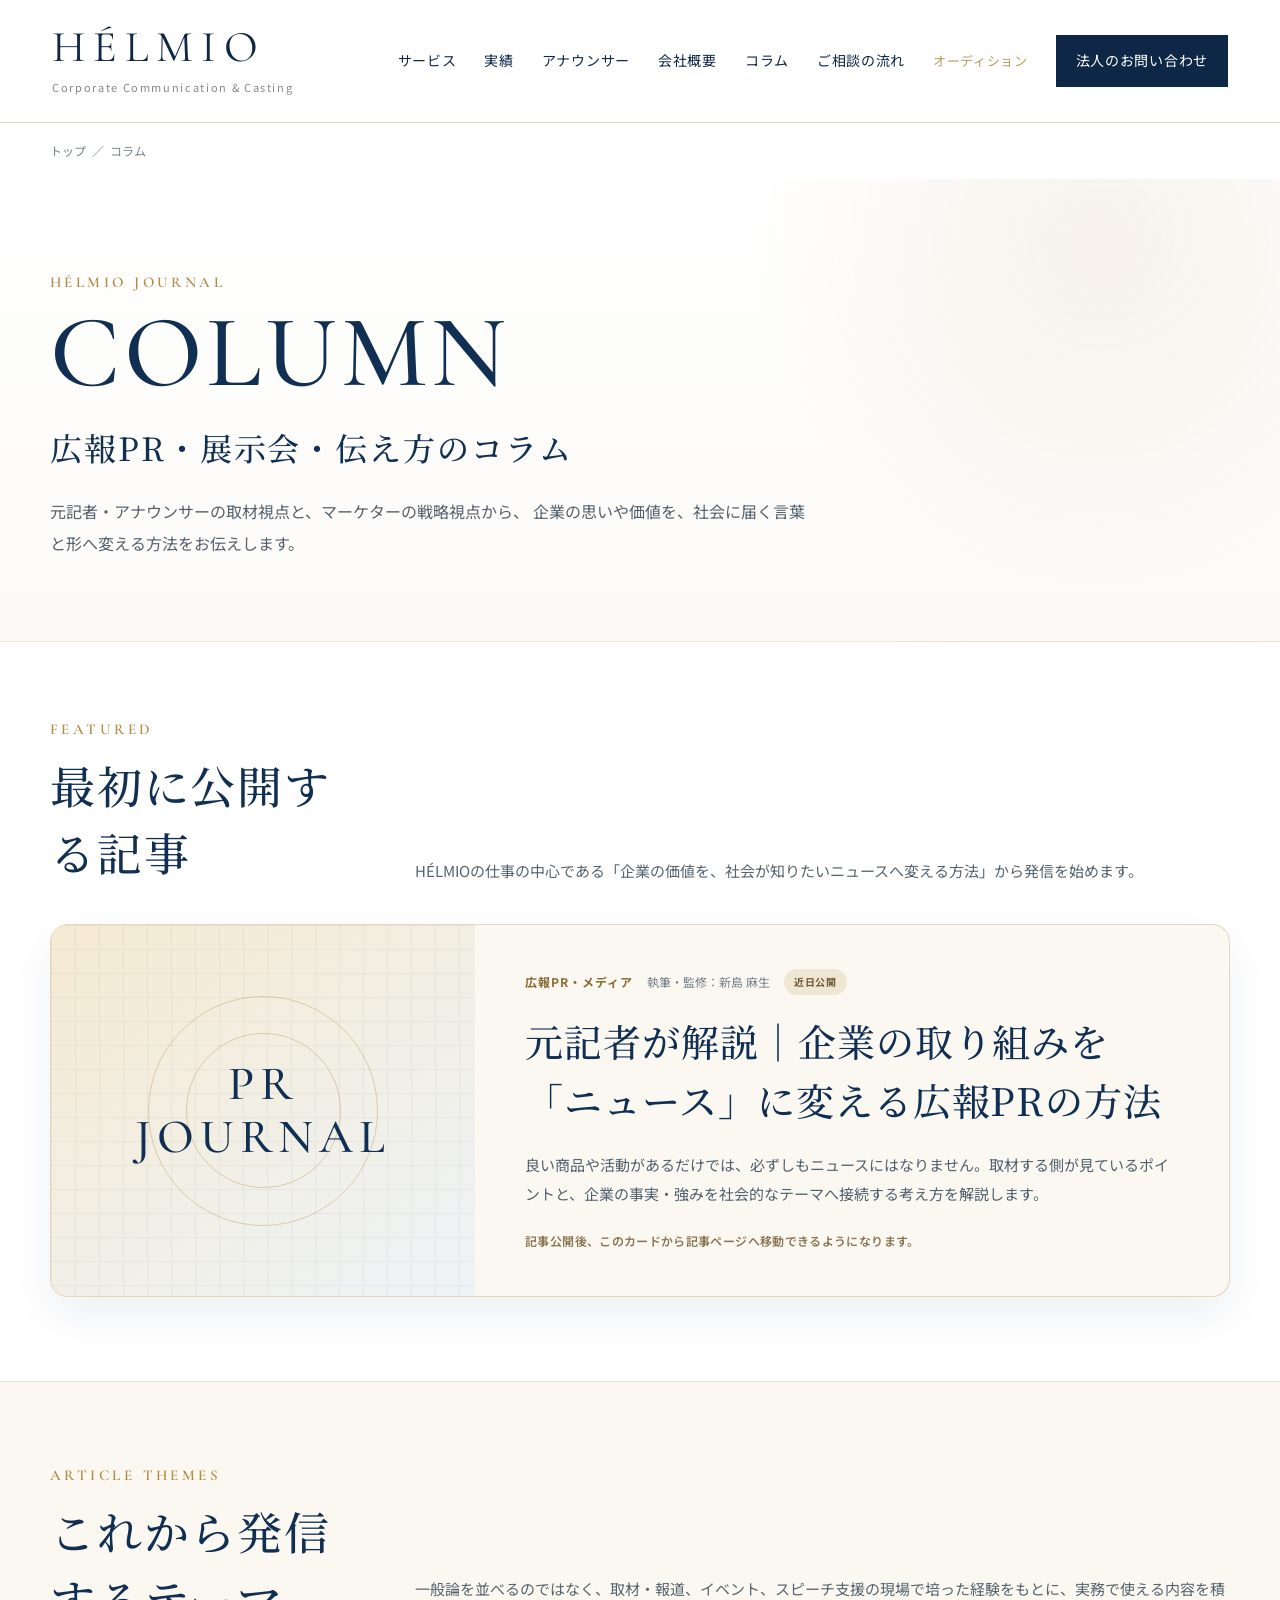
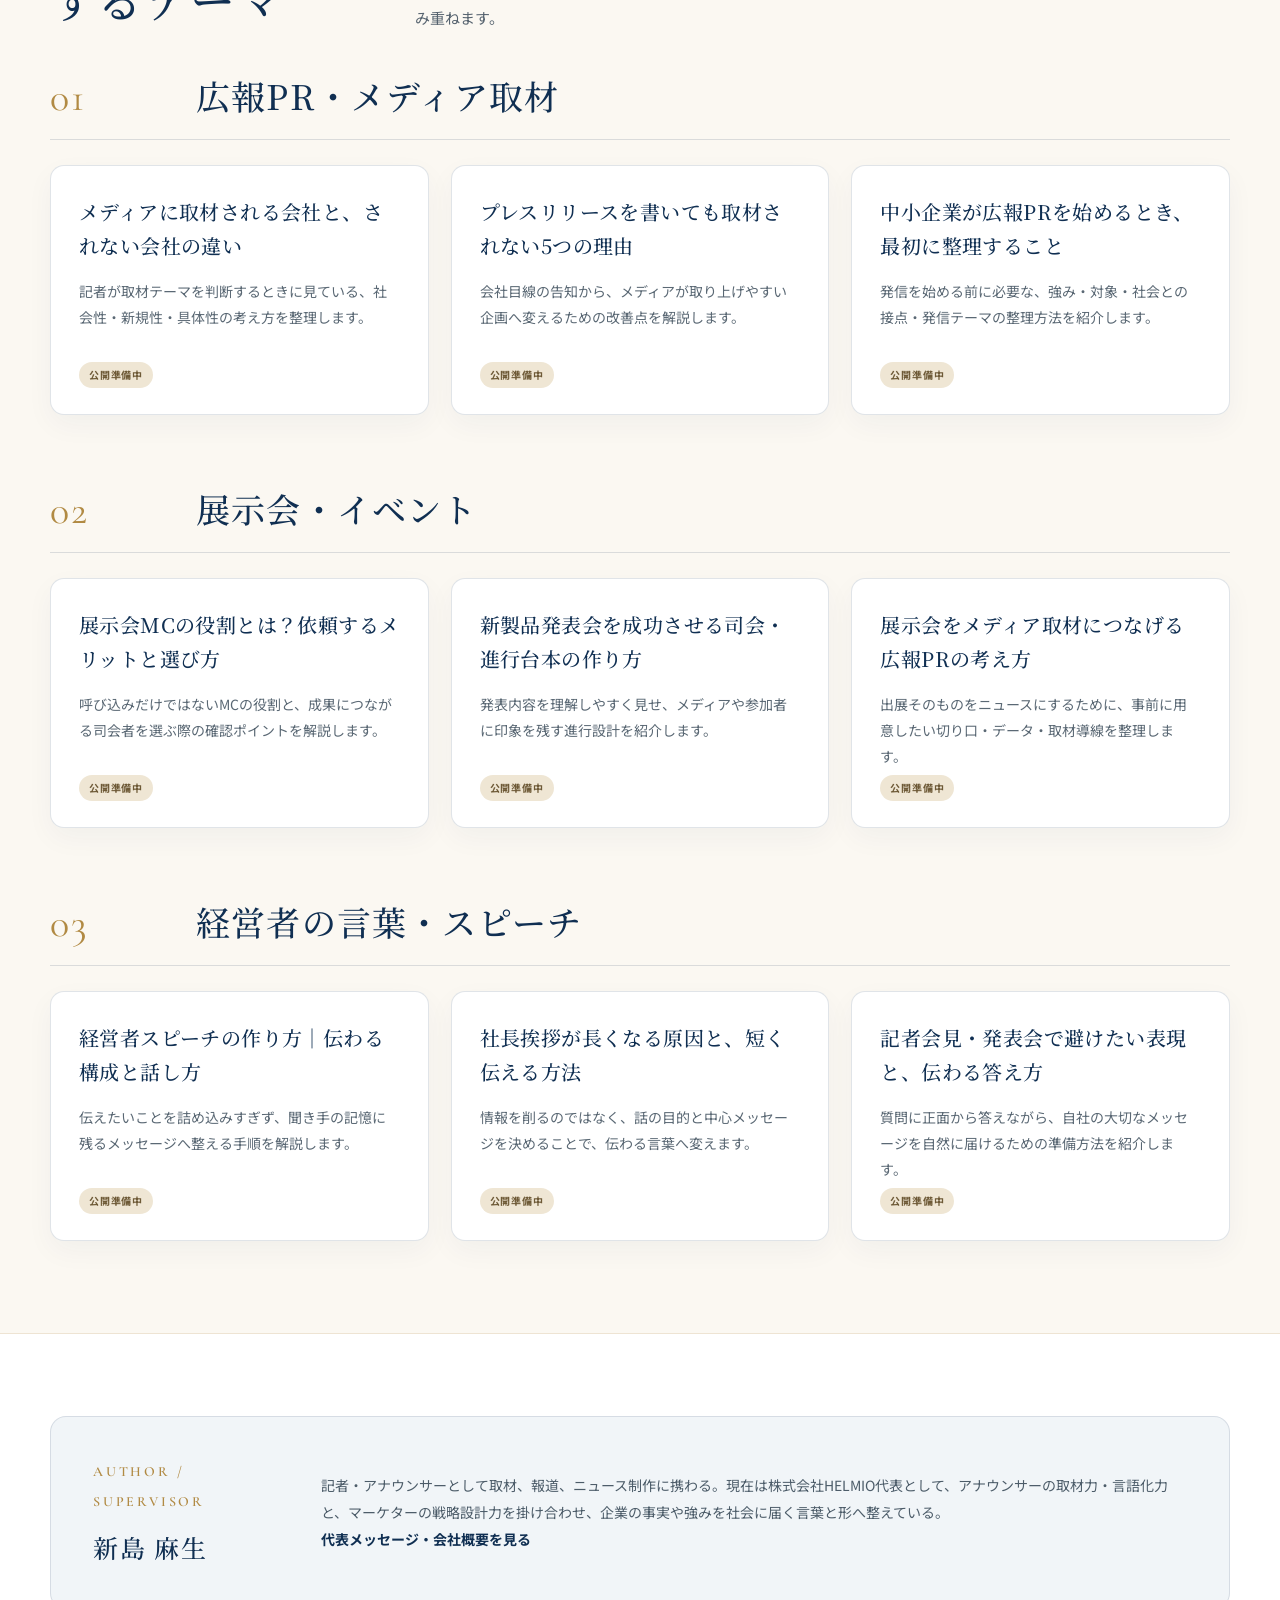
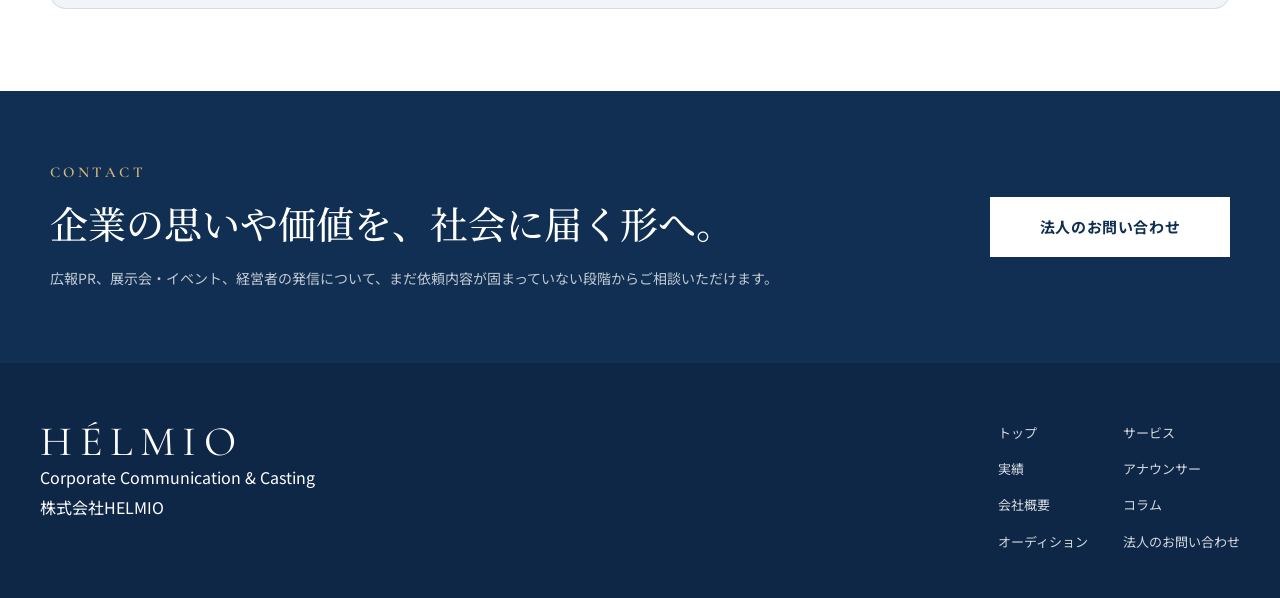
==== colum/index.html @ b9d5dd4b "Add files via upload" ====
<!DOCTYPE html>
<html lang="ja">
<head>
  <meta charset="UTF-8">
  <meta name="viewport" content="width=device-width, initial-scale=1.0">
  <title>広報PR・展示会・伝え方のコラム｜HÉLMIO</title>
  <meta name="description" content="元記者・アナウンサーの視点から、広報PR、メディア取材、展示会・イベント、経営者スピーチなど、企業の思いや価値を社会に届ける方法を解説します。">
  <meta name="robots" content="index, follow, max-image-preview:large">
  <link rel="canonical" href="https://hel-mio.com/column/">

  <meta property="og:type" content="website">
  <meta property="og:title" content="広報PR・展示会・伝え方のコラム｜HÉLMIO">
  <meta property="og:description" content="元記者・アナウンサーの視点から、企業の思いや価値を社会に届ける方法を解説します。">
  <meta property="og:url" content="https://hel-mio.com/column/">
  <meta property="og:site_name" content="HÉLMIO">
  <meta property="og:locale" content="ja_JP">
  <meta property="og:image" content="https://hel-mio.com/top.png">
  <meta name="twitter:card" content="summary_large_image">

  <script type="application/ld+json">
  {
    "@context": "https://schema.org",
    "@graph": [
      {
        "@type": "CollectionPage",
        "@id": "https://hel-mio.com/column/#collectionpage",
        "url": "https://hel-mio.com/column/",
        "name": "広報PR・展示会・伝え方のコラム｜HÉLMIO",
        "description": "元記者・アナウンサーの視点から、広報PR、メディア取材、展示会・イベント、経営者スピーチなどを解説するコラム一覧。",
        "inLanguage": "ja",
        "isPartOf": {
          "@id": "https://hel-mio.com/#website"
        },
        "about": {
          "@id": "https://hel-mio.com/#organization"
        }
      },
      {
        "@type": "BreadcrumbList",
        "itemListElement": [
          {
            "@type": "ListItem",
            "position": 1,
            "name": "トップ",
            "item": "https://hel-mio.com/"
          },
          {
            "@type": "ListItem",
            "position": 2,
            "name": "コラム",
            "item": "https://hel-mio.com/column/"
          }
        ]
      }
    ]
  }
  </script>

  <link rel="preconnect" href="https://fonts.googleapis.com">
  <link rel="preconnect" href="https://fonts.gstatic.com" crossorigin>
  <link href="https://fonts.googleapis.com/css2?family=Cormorant+Garamond:wght@400;500;600&family=Noto+Sans+JP:wght@400;500;600;700&family=Noto+Serif+JP:wght@400;500;600&display=swap" rel="stylesheet">
  <link rel="stylesheet" href="../style.css">

  <style>
    :root {
      --column-navy: #102f52;
      --column-text: #34404a;
      --column-gold: #b18a43;
      --column-line: rgba(16, 47, 82, 0.14);
      --column-cream: #fbf8f2;
      --column-white: #ffffff;
      --column-soft-blue: #f1f5f8;
    }

    html { scroll-behavior: smooth; }

    .column-page-main {
      color: var(--column-text);
      background: var(--column-white);
    }

    .column-hero {
      padding: 94px 0 82px;
      background:
        radial-gradient(circle at 86% 12%, rgba(177, 138, 67, 0.10), transparent 30%),
        linear-gradient(180deg, #ffffff 0%, #fbfaf7 100%);
      border-bottom: 1px solid rgba(177, 138, 67, 0.18);
    }

    .column-hero__inner,
    .column-featured__inner,
    .column-archive__inner,
    .column-author__inner,
    .column-contact__inner {
      width: min(1180px, calc(100% - 64px));
      margin: 0 auto;
    }

    .column-eyebrow {
      margin: 0 0 13px;
      color: var(--column-gold);
      font-family: "Cormorant Garamond", serif;
      font-size: 15px;
      font-weight: 600;
      line-height: 1.2;
      letter-spacing: 0.23em;
      text-transform: uppercase;
    }

    .column-hero h1 {
      margin: 0;
      color: var(--column-navy);
      font-family: "Cormorant Garamond", serif;
      font-size: clamp(58px, 8vw, 104px);
      font-weight: 500;
      line-height: 0.95;
      letter-spacing: 0.04em;
    }

    .column-hero__ja {
      margin: 22px 0 0;
      color: var(--column-navy);
      font-family: "Noto Serif JP", serif;
      font-size: clamp(23px, 3vw, 32px);
      font-weight: 500;
      line-height: 1.5;
      letter-spacing: 0.06em;
    }

    .column-hero__lead {
      max-width: 760px;
      margin: 24px 0 0;
      color: #53616e;
      font-size: 16px;
      line-height: 2;
    }

    .column-breadcrumb {
      width: min(1180px, calc(100% - 64px));
      margin: 0 auto;
      padding: 18px 0;
      color: #75808a;
      font-size: 12px;
      line-height: 1.6;
    }

    .column-breadcrumb a {
      color: inherit;
      text-decoration: none;
    }

    .column-breadcrumb a:hover { color: var(--column-navy); }

    .column-featured {
      padding: 78px 0 84px;
      background: var(--column-white);
    }

    .column-section-heading {
      display: grid;
      grid-template-columns: minmax(220px, 0.55fr) minmax(0, 1.45fr);
      gap: 56px;
      align-items: end;
      margin-bottom: 38px;
    }

    .column-section-heading h2 {
      margin: 0;
      color: var(--column-navy);
      font-family: "Noto Serif JP", serif;
      font-size: clamp(30px, 4vw, 45px);
      font-weight: 500;
      line-height: 1.5;
      letter-spacing: 0.04em;
    }

    .column-section-heading__lead {
      margin: 0;
      color: #56636f;
      font-size: 15px;
      line-height: 1.9;
    }

    .featured-article {
      display: grid;
      grid-template-columns: minmax(260px, 0.72fr) minmax(0, 1.28fr);
      min-height: 330px;
      overflow: hidden;
      background: var(--column-cream);
      border: 1px solid rgba(177, 138, 67, 0.30);
      border-radius: 18px;
      box-shadow: 0 18px 44px rgba(16, 47, 82, 0.07);
    }

    .featured-article__visual {
      position: relative;
      display: grid;
      place-items: center;
      min-height: 300px;
      overflow: hidden;
      color: var(--column-navy);
      background:
        linear-gradient(rgba(16, 47, 82, 0.05) 1px, transparent 1px),
        linear-gradient(90deg, rgba(16, 47, 82, 0.05) 1px, transparent 1px),
        linear-gradient(145deg, #f5ead1 0%, #eef3f7 100%);
      background-size: 24px 24px, 24px 24px, auto;
    }

    .featured-article__visual::before,
    .featured-article__visual::after {
      content: "";
      position: absolute;
      border: 1px solid rgba(177, 138, 67, 0.36);
      border-radius: 50%;
    }

    .featured-article__visual::before {
      width: 230px;
      height: 230px;
    }

    .featured-article__visual::after {
      width: 155px;
      height: 155px;
    }

    .featured-article__visual-text {
      position: relative;
      z-index: 1;
      color: var(--column-navy);
      font-family: "Cormorant Garamond", serif;
      font-size: clamp(30px, 4vw, 48px);
      font-weight: 500;
      line-height: 1.1;
      letter-spacing: 0.12em;
      text-align: center;
    }

    .featured-article__body {
      display: flex;
      flex-direction: column;
      justify-content: center;
      padding: 44px 50px;
    }

    .article-meta {
      display: flex;
      flex-wrap: wrap;
      gap: 10px 14px;
      align-items: center;
      margin-bottom: 17px;
      color: #77828c;
      font-size: 12px;
      line-height: 1.5;
    }

    .article-category {
      color: #8a6b32;
      font-weight: 700;
      letter-spacing: 0.08em;
    }

    .article-status {
      display: inline-flex;
      align-items: center;
      min-height: 26px;
      padding: 4px 10px;
      color: #6e5a37;
      background: #efe6d4;
      border-radius: 999px;
      font-size: 10px;
      font-weight: 700;
      letter-spacing: 0.08em;
    }

    .featured-article h3 {
      margin: 0;
      color: var(--column-navy);
      font-family: "Noto Serif JP", serif;
      font-size: clamp(25px, 3.2vw, 38px);
      font-weight: 500;
      line-height: 1.55;
      letter-spacing: 0.025em;
    }

    .featured-article__description {
      margin: 20px 0 0;
      color: #50606e;
      font-size: 15px;
      line-height: 1.95;
    }

    .featured-article__note {
      margin: 22px 0 0;
      color: #8a7552;
      font-size: 12px;
      font-weight: 600;
      letter-spacing: 0.03em;
    }

    .column-archive {
      padding: 84px 0 92px;
      background: var(--column-cream);
      border-top: 1px solid rgba(177, 138, 67, 0.18);
      border-bottom: 1px solid rgba(177, 138, 67, 0.18);
    }

    .column-topic + .column-topic { margin-top: 68px; }

    .column-topic__header {
      display: grid;
      grid-template-columns: 120px minmax(0, 1fr);
      gap: 26px;
      align-items: baseline;
      margin-bottom: 25px;
      padding-bottom: 18px;
      border-bottom: 1px solid var(--column-line);
    }

    .column-topic__number {
      color: var(--column-gold);
      font-family: "Cormorant Garamond", serif;
      font-size: 40px;
      line-height: 1;
      letter-spacing: 0.06em;
    }

    .column-topic__header h2 {
      margin: 0;
      color: var(--column-navy);
      font-family: "Noto Serif JP", serif;
      font-size: clamp(26px, 3vw, 34px);
      font-weight: 500;
      line-height: 1.5;
      letter-spacing: 0.035em;
    }

    .column-grid {
      display: grid;
      grid-template-columns: repeat(3, minmax(0, 1fr));
      gap: 22px;
    }

    .column-card {
      display: flex;
      min-height: 250px;
      padding: 29px 28px 26px;
      flex-direction: column;
      background: #ffffff;
      border: 1px solid rgba(16, 47, 82, 0.13);
      border-radius: 14px;
      box-shadow: 0 10px 28px rgba(16, 47, 82, 0.045);
    }

    .column-card h3 {
      margin: 0;
      color: var(--column-navy);
      font-family: "Noto Serif JP", serif;
      font-size: 20px;
      font-weight: 500;
      line-height: 1.7;
      letter-spacing: 0.02em;
    }

    .column-card p {
      margin: 16px 0 0;
      color: #5a6874;
      font-size: 14px;
      line-height: 1.85;
    }

    .column-card .article-status {
      align-self: flex-start;
      margin-top: auto;
    }

    .column-author {
      padding: 82px 0;
      background: #ffffff;
    }

    .column-author__box {
      display: grid;
      grid-template-columns: 190px minmax(0, 1fr);
      gap: 38px;
      align-items: center;
      padding: 38px 42px;
      background: var(--column-soft-blue);
      border: 1px solid rgba(16, 47, 82, 0.12);
      border-radius: 16px;
    }

    .column-author__label {
      color: var(--column-gold);
      font-family: "Cormorant Garamond", serif;
      font-size: 14px;
      font-weight: 600;
      letter-spacing: 0.20em;
    }

    .column-author h2 {
      margin: 9px 0 0;
      color: var(--column-navy);
      font-family: "Noto Serif JP", serif;
      font-size: 25px;
      font-weight: 500;
      letter-spacing: 0.07em;
    }

    .column-author p {
      margin: 0;
      color: #4c5c69;
      font-size: 14px;
      line-height: 1.95;
    }

    .column-author a {
      color: var(--column-navy);
      font-weight: 700;
      text-underline-offset: 4px;
    }

    .column-contact {
      padding: 72px 0;
      color: #ffffff;
      background: var(--column-navy);
    }

    .column-contact__inner {
      display: grid;
      grid-template-columns: minmax(0, 1fr) auto;
      gap: 40px;
      align-items: center;
    }

    .column-contact .column-eyebrow { color: #d5b778; }

    .column-contact h2 {
      margin: 0;
      font-family: "Noto Serif JP", serif;
      font-size: clamp(26px, 3.3vw, 38px);
      font-weight: 500;
      line-height: 1.55;
    }

    .column-contact p:not(.column-eyebrow) {
      margin: 13px 0 0;
      color: rgba(255, 255, 255, 0.74);
      font-size: 14px;
      line-height: 1.8;
    }

    .column-contact__button {
      display: inline-flex;
      align-items: center;
      justify-content: center;
      min-width: 240px;
      min-height: 60px;
      padding: 15px 24px;
      color: var(--column-navy);
      background: #ffffff;
      border: 1px solid #ffffff;
      text-decoration: none;
      font-size: 15px;
      font-weight: 700;
      letter-spacing: 0.04em;
      transition: transform 0.18s ease, background-color 0.18s ease;
    }

    .column-contact__button:hover {
      transform: translateY(-1px);
      background: #f4efe5;
    }

    @media (max-width: 980px) {
      .featured-article { grid-template-columns: 1fr; }
      .featured-article__visual { min-height: 260px; }
      .column-grid { grid-template-columns: repeat(2, minmax(0, 1fr)); }
      .column-author__box { grid-template-columns: 1fr; gap: 18px; }
    }

    @media (max-width: 760px) {
      .column-hero { padding: 66px 0 58px; }

      .column-hero__inner,
      .column-featured__inner,
      .column-archive__inner,
      .column-author__inner,
      .column-contact__inner,
      .column-breadcrumb {
        width: min(100% - 36px, 1180px);
      }

      .column-hero h1 { font-size: 58px; }
      .column-hero__ja { margin-top: 16px; font-size: 24px; }
      .column-hero__lead { margin-top: 18px; font-size: 14px; line-height: 1.9; }

      .column-featured,
      .column-archive,
      .column-author { padding: 60px 0 66px; }

      .column-section-heading {
        grid-template-columns: 1fr;
        gap: 14px;
        margin-bottom: 28px;
      }

      .featured-article__body { padding: 30px 24px 32px; }
      .featured-article h3 { font-size: 25px; }
      .featured-article__description { font-size: 14px; }

      .column-topic + .column-topic { margin-top: 52px; }
      .column-topic__header { grid-template-columns: 68px 1fr; gap: 15px; }
      .column-topic__number { font-size: 34px; }
      .column-topic__header h2 { font-size: 24px; }
      .column-grid { grid-template-columns: 1fr; gap: 15px; }
      .column-card { min-height: 0; padding: 25px 22px; }

      .column-author__box { padding: 28px 24px; }

      .column-contact { padding: 58px 0; }
      .column-contact__inner { grid-template-columns: 1fr; gap: 28px; }
      .column-contact__button { width: 100%; min-width: 0; }
    }
  </style>
</head>
<body>
  <header class="site-header">
    <a href="../index.html" class="logo-wrap" aria-label="HÉLMIO トップページ">
      <div class="logo">HÉLMIO</div>
      <div class="logo-sub">Corporate Communication &amp; Casting</div>
    </a>

    <button class="menu-button" id="menuButton" type="button" aria-controls="siteNav" aria-expanded="false" aria-label="メニューを開く">
      <span></span><span></span><span></span>
    </button>

    <nav class="site-nav" id="siteNav" aria-label="メインナビゲーション">
      <a href="../index.html#service">サービス</a>
      <a href="../company.html#achievement-index">実績</a>
      <a href="../index.html#talent">アナウンサー</a>
      <a href="../company.html">会社概要</a>
      <a href="./" aria-current="page">コラム</a>
      <a href="../contact.html#request">ご相談の流れ</a>
      <a href="../audition.html" class="nav-audition">オーディション</a>
      <a href="../contact.html" class="nav-contact">法人のお問い合わせ</a>
    </nav>
  </header>

  <main class="column-page-main" id="top">
    <div class="column-breadcrumb" aria-label="パンくずリスト">
      <a href="../index.html">トップ</a> &nbsp;／&nbsp; コラム
    </div>

    <section class="column-hero" aria-labelledby="column-page-title">
      <div class="column-hero__inner">
        <p class="column-eyebrow">HÉLMIO JOURNAL</p>
        <h1 id="column-page-title">COLUMN</h1>
        <p class="column-hero__ja">広報PR・展示会・伝え方のコラム</p>
        <p class="column-hero__lead">
          元記者・アナウンサーの取材視点と、マーケターの戦略視点から、
          企業の思いや価値を、社会に届く言葉と形へ変える方法をお伝えします。
        </p>
      </div>
    </section>

    <section class="column-featured" aria-labelledby="featured-title">
      <div class="column-featured__inner">
        <div class="column-section-heading">
          <div>
            <p class="column-eyebrow">FEATURED</p>
            <h2 id="featured-title">最初に公開する記事</h2>
          </div>
          <p class="column-section-heading__lead">
            HÉLMIOの仕事の中心である「企業の価値を、社会が知りたいニュースへ変える方法」から発信を始めます。
          </p>
        </div>

        <article class="featured-article">
          <div class="featured-article__visual" aria-hidden="true">
            <span class="featured-article__visual-text">PR<br>JOURNAL</span>
          </div>
          <div class="featured-article__body">
            <div class="article-meta">
              <span class="article-category">広報PR・メディア</span>
              <span>執筆・監修：新島 麻生</span>
              <span class="article-status">近日公開</span>
            </div>
            <h3>元記者が解説｜企業の取り組みを「ニュース」に変える広報PRの方法</h3>
            <p class="featured-article__description">
              良い商品や活動があるだけでは、必ずしもニュースにはなりません。取材する側が見ているポイントと、企業の事実・強みを社会的なテーマへ接続する考え方を解説します。
            </p>
            <p class="featured-article__note">記事公開後、このカードから記事ページへ移動できるようになります。</p>
          </div>
        </article>
      </div>
    </section>

    <section class="column-archive" aria-labelledby="archive-title">
      <div class="column-archive__inner">
        <div class="column-section-heading">
          <div>
            <p class="column-eyebrow">ARTICLE THEMES</p>
            <h2 id="archive-title">これから発信するテーマ</h2>
          </div>
          <p class="column-section-heading__lead">
            一般論を並べるのではなく、取材・報道、イベント、スピーチ支援の現場で培った経験をもとに、実務で使える内容を積み重ねます。
          </p>
        </div>

        <section class="column-topic" aria-labelledby="topic-pr">
          <header class="column-topic__header">
            <span class="column-topic__number">01</span>
            <h2 id="topic-pr">広報PR・メディア取材</h2>
          </header>
          <div class="column-grid">
            <article class="column-card">
              <h3>メディアに取材される会社と、されない会社の違い</h3>
              <p>記者が取材テーマを判断するときに見ている、社会性・新規性・具体性の考え方を整理します。</p>
              <span class="article-status">公開準備中</span>
            </article>
            <article class="column-card">
              <h3>プレスリリースを書いても取材されない5つの理由</h3>
              <p>会社目線の告知から、メディアが取り上げやすい企画へ変えるための改善点を解説します。</p>
              <span class="article-status">公開準備中</span>
            </article>
            <article class="column-card">
              <h3>中小企業が広報PRを始めるとき、最初に整理すること</h3>
              <p>発信を始める前に必要な、強み・対象・社会との接点・発信テーマの整理方法を紹介します。</p>
              <span class="article-status">公開準備中</span>
            </article>
          </div>
        </section>

        <section class="column-topic" aria-labelledby="topic-event">
          <header class="column-topic__header">
            <span class="column-topic__number">02</span>
            <h2 id="topic-event">展示会・イベント</h2>
          </header>
          <div class="column-grid">
            <article class="column-card">
              <h3>展示会MCの役割とは？依頼するメリットと選び方</h3>
              <p>呼び込みだけではないMCの役割と、成果につながる司会者を選ぶ際の確認ポイントを解説します。</p>
              <span class="article-status">公開準備中</span>
            </article>
            <article class="column-card">
              <h3>新製品発表会を成功させる司会・進行台本の作り方</h3>
              <p>発表内容を理解しやすく見せ、メディアや参加者に印象を残す進行設計を紹介します。</p>
              <span class="article-status">公開準備中</span>
            </article>
            <article class="column-card">
              <h3>展示会をメディア取材につなげる広報PRの考え方</h3>
              <p>出展そのものをニュースにするために、事前に用意したい切り口・データ・取材導線を整理します。</p>
              <span class="article-status">公開準備中</span>
            </article>
          </div>
        </section>

        <section class="column-topic" aria-labelledby="topic-message">
          <header class="column-topic__header">
            <span class="column-topic__number">03</span>
            <h2 id="topic-message">経営者の言葉・スピーチ</h2>
          </header>
          <div class="column-grid">
            <article class="column-card">
              <h3>経営者スピーチの作り方｜伝わる構成と話し方</h3>
              <p>伝えたいことを詰め込みすぎず、聞き手の記憶に残るメッセージへ整える手順を解説します。</p>
              <span class="article-status">公開準備中</span>
            </article>
            <article class="column-card">
              <h3>社長挨拶が長くなる原因と、短く伝える方法</h3>
              <p>情報を削るのではなく、話の目的と中心メッセージを決めることで、伝わる言葉へ変えます。</p>
              <span class="article-status">公開準備中</span>
            </article>
            <article class="column-card">
              <h3>記者会見・発表会で避けたい表現と、伝わる答え方</h3>
              <p>質問に正面から答えながら、自社の大切なメッセージを自然に届けるための準備方法を紹介します。</p>
              <span class="article-status">公開準備中</span>
            </article>
          </div>
        </section>
      </div>
    </section>

    <section class="column-author" aria-labelledby="author-title">
      <div class="column-author__inner">
        <div class="column-author__box">
          <div>
            <span class="column-author__label">AUTHOR / SUPERVISOR</span>
            <h2 id="author-title">新島 麻生</h2>
          </div>
          <p>
            記者・アナウンサーとして取材、報道、ニュース制作に携わる。現在は株式会社HELMIO代表として、アナウンサーの取材力・言語化力と、マーケターの戦略設計力を掛け合わせ、企業の事実や強みを社会に届く言葉と形へ整えている。<br>
            <a href="../company.html">代表メッセージ・会社概要を見る</a>
          </p>
        </div>
      </div>
    </section>

    <section class="column-contact" aria-labelledby="column-contact-title">
      <div class="column-contact__inner">
        <div>
          <p class="column-eyebrow">CONTACT</p>
          <h2 id="column-contact-title">企業の思いや価値を、社会に届く形へ。</h2>
          <p>広報PR、展示会・イベント、経営者の発信について、まだ依頼内容が固まっていない段階からご相談いただけます。</p>
        </div>
        <a class="column-contact__button" href="../contact.html">法人のお問い合わせ</a>
      </div>
    </section>
  </main>

  <footer class="site-footer">
    <div class="footer-inner">
      <div>
        <a class="footer-logo" href="../index.html">HÉLMIO</a>
        <p>Corporate Communication &amp; Casting</p>
        <p class="footer-company-name">株式会社HELMIO</p>
      </div>
      <nav class="footer-nav" aria-label="フッターナビゲーション">
        <a href="../index.html">トップ</a>
        <a href="../index.html#service">サービス</a>
        <a href="../company.html#achievement-index">実績</a>
        <a href="../index.html#talent">アナウンサー</a>
        <a href="../company.html">会社概要</a>
        <a href="./">コラム</a>
        <a href="../audition.html">オーディション</a>
        <a href="../contact.html">法人のお問い合わせ</a>
      </nav>
    </div>
  </footer>

  <script src="../main.js"></script>
</body>
</html>
---- style.css ----
*,
*::before,
*::after {
  margin: 0;
  padding: 0;
  box-sizing: border-box;
}

:root {
  --navy: #0f2747;
  --gold: #b79b5d;
  --text: #323232;
  --sub: #6f6f6f;
  --line: #ddd4c7;
  --white: #ffffff;
  --bg: #f7f3ee;
}

html {
  scroll-behavior: smooth;
}

body {
  font-family: "Noto Serif JP", serif;
  color: var(--text);
  background: var(--bg);
  line-height: 1.9;
  -webkit-font-smoothing: antialiased;
}

body.modal-open {
  overflow: hidden;
}

img {
  display: block;
  width: 100%;
  height: auto;
}

a {
  color: inherit;
  text-decoration: none;
}

ul {
  list-style: none;
}

button,
input,
textarea,
select {
  font: inherit;
}

button {
  color: inherit;
}

.page {
  width: min(1600px, 100%);
  margin: 0 auto;
  background: var(--bg);
}

.section {
  width: min(1320px, calc(100% - 80px));
  margin: 0 auto;
  padding: 118px 0;
}

.center {
  text-align: center;
}

.section-title {
  margin-bottom: 68px;
  text-align: center;
}

.section-title h2 {
  color: var(--navy);
  font-family: "Cormorant Garamond", "Noto Serif JP", serif;
  font-size: clamp(38px, 4vw, 54px);
  font-weight: 300;
  line-height: 1.25;
  letter-spacing: 0.12em;
}

.section-title span {
  display: block;
  margin-top: 12px;
  color: var(--gold);
  font-size: 13px;
  letter-spacing: 0.18em;
}

.section-kicker {
  margin-bottom: 15px;
  color: var(--gold);
  font-family: "Cormorant Garamond", serif;
  font-size: 15px;
  letter-spacing: 0.22em;
}

/* ==============================
   HEADER
============================== */

.site-header {
  position: sticky;
  top: 0;
  z-index: 100;

  display: flex;
  align-items: center;
  justify-content: space-between;

  padding: 25px 52px;

  background: rgba(255, 255, 255, 0.96);
  border-bottom: 1px solid var(--line);

  backdrop-filter: blur(14px);
}

.brand {
  flex-shrink: 0;
}

.logo {
  color: var(--navy);
  font-family: "Cormorant Garamond", serif;
  font-size: 44px;
  line-height: 1;
  letter-spacing: 0.18em;
}

.logo-sub {
  margin-top: 8px;
  color: #888888;
  font-size: 11px;
  letter-spacing: 0.15em;
}

.site-nav {
  display: flex;
  align-items: center;
  gap: 28px;
}

.site-nav a {
  color: var(--navy);
  font-size: 14px;
  letter-spacing: 0.05em;
  transition: 0.25s;
}

.site-nav a:hover {
  color: var(--gold);
}

.site-nav .nav-contact {
  padding: 13px 20px;
  color: #ffffff;
  background: var(--navy);
}

.site-nav .nav-contact:hover {
  color: #ffffff;
  background: var(--gold);
}

.menu-button {
  display: none;
  width: 34px;
  height: 28px;
  border: 0;
  background: none;
  cursor: pointer;
}

.menu-button span {
  display: block;
  height: 1px;
  margin: 7px 0;
  background: var(--navy);
}

.site-nav .nav-audition {
  color: var(--gold);
  font-size: 13px;
}

.site-nav .nav-audition:hover {
  color: var(--navy);
}

/* ==============================
   HERO
============================== */

.hero {
  display: grid;
  grid-template-columns: 1.02fr 0.98fr;

  min-height: 710px;

  background: #ffffff;
  border-bottom: 1px solid var(--line);
}

.hero-text {
  display: flex;
  flex-direction: column;
  justify-content: center;

  padding: 92px 68px;
}

.eyebrow {
  margin-bottom: 28px;
  color: var(--gold);
  font-family: "Cormorant Garamond", serif;
  font-size: 16px;
  letter-spacing: 0.2em;
}

.hero h1 {
  color: var(--navy);
  font-size: clamp(32px, 3.7vw, 54px);
  font-weight: 400;
  line-height: 1.52;
  letter-spacing: 0.07em;
}

.hero-lead {
  max-width: 690px;
  margin-top: 30px;
  color: #34445c;
  font-size: 17px;
  font-weight: 500;
  line-height: 2;
  letter-spacing: 0.025em;
}

.hero-description {
  max-width: 690px;
  margin-top: 18px;
  color: #666666;
  font-size: 14px;
  line-height: 2;
}

.primary-btn {
  width: fit-content;
  margin-top: 36px;
  padding: 15px 38px;

  color: #ffffff;
  background: var(--navy);

  font-size: 14px;
  letter-spacing: 0.08em;

  transition: 0.25s;
}

.primary-btn:hover {
  background: var(--gold);
}

.hero-visual {
  position: relative;
  min-height: 710px;
  overflow: hidden;
  background: #ece6dd;
}

.hero-visual img {
  height: 100%;
  object-fit: cover;
  object-position: center;
}

.hero-visual::before {
  content: "";

  position: absolute;
  inset: 0;
  z-index: 1;

  pointer-events: none;

  background:
    linear-gradient(
      90deg,
      rgba(255, 255, 255, 0.55),
      rgba(255, 255, 255, 0.08) 46%,
      transparent 76%
    );
}

/* ==============================
   ACHIEVEMENTS
============================== */

.achievements-section {
  padding-top: 78px;
  padding-bottom: 78px;
  background: var(--bg);
}

.achievements-heading {
  max-width: 760px;
  margin: 0 auto 44px;
  text-align: center;
}

.achievements-heading h2 {
  color: var(--navy);
  font-size: clamp(27px, 3vw, 39px);
  font-weight: 400;
  line-height: 1.5;
  letter-spacing: 0.06em;
}

.achievements-note {
  margin-top: 12px;
  color: var(--sub);
  font-size: 13px;
  line-height: 1.8;
}

.achievements-grid {
  display: grid;
  grid-template-columns: repeat(3, 1fr);
  gap: 22px;

  max-width: 1180px;
  margin: 0 auto;

  border: none;
}

.achievement-category {
  position: relative;

  padding: 32px 28px 28px;

  background: rgba(255, 255, 255, 0.68);
  border: 1px solid rgba(183, 155, 93, 0.2);

  box-shadow:
    0 14px 38px rgba(15, 39, 71, 0.04);

  overflow: hidden;
}

.achievement-category + .achievement-category {
  border-left: 1px solid rgba(183, 155, 93, 0.2);
}

.achievement-category-heading {
  position: relative;
  min-height: 150px;
  margin-bottom: 10px;
}

.achievement-category-heading > p {
  margin: 0 0 15px -2px;

  color: var(--gold);
  font-family: "Cormorant Garamond", serif;
  font-size: 44px;
  font-weight: 300;
  line-height: 0.9;
  letter-spacing: 0.1em;

  opacity: 0.38;
}

.achievement-category-heading h3 {
  max-width: 290px;

  color: var(--navy);
  font-size: clamp(24px, 2vw, 30px);
  font-weight: 500;
  line-height: 1.38;
  letter-spacing: 0.035em;
}

.achievement-category-heading h3::after {
  content: "";

  display: block;

  width: 52px;
  height: 1px;

  margin-top: 16px;

  background: var(--gold);
  opacity: 0.62;
}

.achievement-category-heading span {
  display: block;
  margin-top: 12px;

  color: var(--gold);
  font-family: "Cormorant Garamond", serif;
  font-size: 10px;
  line-height: 1.4;
  letter-spacing: 0.19em;
  text-transform: uppercase;

  opacity: 0.68;
}

.achievement-list {
  border-top: 1px solid rgba(221, 212, 199, 0.82);
}

.achievement-item {
  min-height: auto;
  padding: 16px 0;

  border-bottom:
    1px solid rgba(221, 212, 199, 0.68);
}

.achievement-item:last-child {
  border-bottom: 0;
}

.achievement-label {
  margin-bottom: 4px;

  color: var(--gold);
  font-family: "Cormorant Garamond", serif;
  font-size: 9px;
  line-height: 1.4;
  letter-spacing: 0.17em;

  opacity: 0.76;
}

.achievement-item h4 {
  margin-bottom: 3px;

  color: var(--navy);
  font-size: 16px;
  font-weight: 500;
  line-height: 1.55;
}

.achievement-item:first-child h4 {
  font-size: 19px;
  letter-spacing: 0.015em;
}

.achievement-item > p:last-child {
  color: #666666;
  font-size: 11px;
  line-height: 1.7;
}

.achievements-disclaimer {
  max-width: 1180px;
  margin: 14px auto 0;

  color: #8a8a8a;
  font-size: 10px;
  line-height: 1.6;
  text-align: right;
}
/* ==============================
   PARTNER
============================== */

.partner-section {
  background: #ffffff;
  text-align: center;
}

.partner-section h2 {
  max-width: 960px;
  margin: 0 auto 42px;

  color: var(--navy);
  font-size: clamp(32px, 3.7vw, 50px);
  font-weight: 400;
  line-height: 1.65;
  letter-spacing: 0.07em;
}

.partner-copy {
  max-width: 850px;
  margin: 0 auto;
  text-align: left;
}

.partner-copy p {
  margin-bottom: 25px;

  color: #444444;
  font-size: 17px;
  line-height: 2.15;
  letter-spacing: 0.035em;
}

.partner-emphasis {
  margin-top: 38px;

  color: var(--navy) !important;
  font-size: 21px !important;
  line-height: 2 !important;
  text-align: center;
}

/* ==============================
   SERVICE
============================== */

.service-section {
  background: #faf8f5;
}

/*
  陝ｾ�ｦ郢ｧ�ｫ郢晢ｽｩ郢晢ｿｽ陷茨ｽｨ闖ｴ阮吮�陷ｿ�ｳ陋幢ｽｴ邵ｺ�ｮ郢晢ｽｪ郢ｧ�ｹ郢昜ｺ･�ｽ闖ｴ阮呻ｽ�
  邵ｺ�ｻ邵ｺ�ｼ陷ｷ蠕個ｧ鬯ｮ蛟･��ｸｺ�ｫ邵ｺ蜷ｶ��
*/
.service-layout {
  display: grid;
  grid-template-columns: 360px 560px;
  gap: 64px;
  align-items: stretch;
  justify-content: center;

  width: 100%;
  max-width: 984px;
  margin: 0 auto;
}

/* ==============================
   LEFT
============================== */

.service-left {
  position: static;

  display: flex;
  flex-direction: column;
  min-width: 0;
}

.service-left h2 {
  margin: 0 0 20px;

  color: var(--navy);
  font-family:
    "Cormorant Garamond",
    "Noto Serif JP",
    serif;
  font-size: 48px;
  font-weight: 300;
  line-height: 1.18;
  letter-spacing: 0.06em;
}

.service-left p {
  margin: 0 0 26px;

  color: #666666;
  font-size: 14px;
  line-height: 1.9;
}

/*
  髫募唱�ｽ邵ｺ蜉ｱ�ｽ髫ｱ�ｬ隴丞叙譫夂ｹｧ雋樊ｧ郢ｧ竏壺螺陝ｾ�ｦ郢ｧ�ｫ郢晢ｽｩ郢晢ｿｽ陷茨ｽｨ闖ｴ阮吮ｲ
  陷ｿ�ｳ陋幢ｽｴ邵ｺ�ｮ5鬯�ｿｽ蟯ｼ邵ｺ�ｨ隰��ｽ竕ｧ鬯ｮ蛟･��
*/
.service-left img {
  display: block;
  width: 100%;
  height: 468px;
  margin-top: auto;

  object-fit: cover;
  object-position: center;
  background: #eee7de;
}

/* ==============================
   RIGHT
============================== */

.service-list {
  display: grid;
  grid-template-rows: repeat(5, 1fr);

  width: 100%;
  min-height: 650px;

  border-top: 1px solid var(--line);
}

.service-row {
  display: grid;
  grid-template-columns: 56px minmax(0, 1fr) 48px;
  gap: 20px;
  align-items: center;

  min-width: 0;
  padding: 22px 0;

  border-bottom: 1px solid var(--line);

  transition:
    background-color 0.25s ease,
    padding 0.25s ease;
}

.service-row:hover {
  padding-right: 10px;
  padding-left: 10px;
  background: rgba(183, 148, 83, 0.055);
}

/* 騾｡�ｪ陷ｿ�ｷ */

.service-row > span {
  align-self: start;
  padding-top: 5px;

  color: var(--gold);
  font-family: "Cormorant Garamond", serif;
  font-size: 28px;
  line-height: 1;
}

/* 陷�ｽ�ｮ�ｹ鬩幢ｽｨ陋ｻ�ｽ */

.service-row > div {
  min-width: 0;
}

.service-row strong {
  display: block;
  margin: 0 0 9px;

  color: var(--navy);
  font-size: 23px;
  font-weight: 500;
  line-height: 1.45;
  letter-spacing: 0.02em;
}

.service-row p {
  margin: 0;

  color: #666666;
  font-size: 13px;
  line-height: 1.75;
}

/* 陷�ｽ�ｽ�｢驕擾ｽ｢陷奇ｽｰ */

.service-row::after {
  content: "遶奇ｿｽ";

  display: flex;
  align-items: center;
  justify-content: center;

  width: 46px;
  height: 46px;

  color: var(--gold);
  font-size: 17px;
  line-height: 1;

  border: 1px solid rgba(183, 148, 83, 0.48);
  border-radius: 50%;

  transition:
    color 0.25s ease,
    background-color 0.25s ease,
    border-color 0.25s ease;
}

.service-row:hover::after {
  color: #ffffff;
  background: var(--gold);
  border-color: var(--gold);
}

/* ==============================
   TABLET
============================== */

@media screen and (max-width: 1080px) {
  .service-layout {
    grid-template-columns:
      minmax(300px, 340px)
      minmax(460px, 540px);
    gap: 46px;

    max-width: 930px;
    padding: 0 24px;
  }

  .service-left h2 {
    font-size: 43px;
  }

  .service-left img {
    height: 440px;
  }

  .service-list {
    min-height: 620px;
  }

  .service-row {
    grid-template-columns: 50px minmax(0, 1fr) 44px;
    gap: 16px;
    padding: 20px 0;
  }

  .service-row strong {
    font-size: 21px;
  }

  .service-row::after {
    width: 42px;
    height: 42px;
  }
}

/* ==============================
   MOBILE
============================== */

@media screen and (max-width: 780px) {
  .service-layout {
    grid-template-columns: 1fr;
    gap: 38px;

    width: 100%;
    max-width: 560px;
    padding: 0 20px;
  }

  .service-left h2 {
    font-size: 40px;
  }

  .service-left img {
    width: 100%;
    height: auto;
    margin-top: 0;
    aspect-ratio: 4 / 3;
  }

  .service-list {
    display: block;
    min-height: 0;
  }

  .service-row {
    grid-template-columns: 42px minmax(0, 1fr) 40px;
    gap: 13px;

    padding: 22px 0;
  }

  .service-row:hover {
    padding-right: 0;
    padding-left: 0;
    background: transparent;
  }

  .service-row > span {
    font-size: 25px;
  }

  .service-row strong {
    font-size: 20px;
  }

  .service-row p {
    font-size: 13px;
  }

  .service-row::after {
    width: 38px;
    height: 38px;
    font-size: 15px;
  }
}

/* ==============================
   SMALL MOBILE
============================== */

@media screen and (max-width: 480px) {
  .service-layout {
    padding: 0 16px;
  }

  .service-left h2 {
    font-size: 36px;
  }

  .service-row {
    grid-template-columns: 34px minmax(0, 1fr);
  }

  .service-row::after {
    display: none;
  }

  .service-row strong {
    font-size: 19px;
  }
}
/* ==============================
   WHY
============================== */

.reason-section {
  background: var(--bg);
}

.reason-cards {
  display: grid;
  gap: 22px;

  max-width: 1160px;
  margin: 0 auto;
}

.reason-card {
  display: grid;
  grid-template-columns: minmax(0, 1fr) 385px;
  gap: 40px;
  align-items: center;

  padding: 28px 38px;

  background: #ffffff;
  border: 1px solid var(--line);
}

.reason-card:nth-child(even) {
  grid-template-columns: 385px minmax(0, 1fr);
}

.reason-card:nth-child(even) .reason-text {
  order: 2;
}

.reason-card:nth-child(even) img {
  order: 1;
}

.reason-text {
  min-width: 0;
}

.reason-num {
  margin-bottom: 12px;

  color: var(--gold);
  font-family: "Cormorant Garamond", serif;
  font-size: 38px;
  line-height: 1;
}

.reason-num span {
  display: block;
  margin-top: 4px;

  font-size: 10px;
  letter-spacing: 0.15em;
}

.reason-card h3 {
  margin: 0 0 11px;

  color: var(--navy);
  font-size: clamp(20px, 2vw, 26px);
  font-weight: 500;
  line-height: 1.55;
}

.reason-card p {
  margin: 0;

  color: #444444;
  font-size: 15px;
  line-height: 1.85;
}

.reason-card img {
  display: block;
  width: 100%;
  height: 280px;

  object-fit: cover;
  background: #eee7de;
}

/* 郢ｧ�ｿ郢晄じﾎ樒ｹ晢ｿｽ繝ｨ */

@media screen and (max-width: 900px) {
  .reason-cards {
    gap: 18px;
  }

  .reason-card,
  .reason-card:nth-child(even) {
    grid-template-columns: minmax(0, 1fr) 320px;
    gap: 30px;
    padding: 26px 30px;
  }

  .reason-card:nth-child(even) {
    grid-template-columns: 320px minmax(0, 1fr);
  }

  .reason-card img {
    height: 250px;
  }

  .reason-card p {
    font-size: 14px;
    line-height: 1.8;
  }
}

/* 郢ｧ�ｹ郢晄ｧｭ�ｽ郢晏現繝ｵ郢ｧ�ｩ郢晢ｽｳ */

@media screen and (max-width: 700px) {
  .reason-cards {
    gap: 14px;
  }

  .reason-card,
  .reason-card:nth-child(even) {
    grid-template-columns: 1fr;
    gap: 20px;

    padding: 24px 20px;
  }

  .reason-card .reason-text,
  .reason-card:nth-child(even) .reason-text {
    order: 1;
  }

  .reason-card img,
  .reason-card:nth-child(even) img {
    order: 2;
  }

  .reason-card img {
    width: 100%;
    height: auto;
    aspect-ratio: 4 / 3;
  }

  .reason-num {
    margin-bottom: 10px;
    font-size: 34px;
  }

  .reason-card h3 {
    margin-bottom: 10px;
    font-size: 20px;
    line-height: 1.55;
  }

  .reason-card p {
    font-size: 14px;
    line-height: 1.8;
  }
}

/* ==============================
   WORKS
============================== */

.works-section {
  background: #ffffff;
}

.works-grid {
  display: grid;
  grid-template-columns: repeat(3, 1fr);
  gap: 25px;
}

.works-grid figure {
  overflow: hidden;

  background: var(--bg);
  border: 1px solid var(--line);
}

.works-grid img {
  aspect-ratio: 16 / 10;
  object-fit: cover;
  transition: 0.4s;
}

.works-grid figure:hover img {
  transform: scale(1.035);
}

.works-grid figcaption {
  padding: 16px;

  color: var(--navy);
  font-size: 14px;
  letter-spacing: 0.06em;
  text-align: center;
}

/* ==============================
   PROFESSIONALS
============================== */

.talent-section {
  background: var(--bg);
}

.talent-intro {
  margin: -35px auto 45px;

  color: var(--sub);
  font-size: 14px;
  text-align: center;
}

.talent-cards {
  display: grid;
  grid-template-columns: repeat(4, 1fr);
  gap: 26px;
}

.talent-card {
  padding: 0;
  overflow: hidden;

  color: inherit;
  background: #ffffff;
  border: 0;

  text-align: left;
  cursor: pointer;

  box-shadow: 0 12px 30px rgba(20, 20, 20, 0.06);

  transition: 0.3s;
}

.talent-card:hover {
  transform: translateY(-5px);
  box-shadow: 0 17px 38px rgba(20, 20, 20, 0.1);
}

.talent-card img,
.talent-placeholder {
  display: block;
  width: 100%;
  aspect-ratio: 3 / 3.9;

  object-fit: cover;
  object-position: center top;

  background:
    linear-gradient(
      180deg,
      #f7f4ef,
      #d8d0c5
    );
}

.talent-placeholder {
  display: grid;
  place-items: center;

  color: #ffffff;
  font-family: "Cormorant Garamond", serif;
  font-size: 29px;
  letter-spacing: 0.16em;
}

.talent-card-body {
  min-height: 135px;
  padding: 22px 17px 24px;

  text-align: center;
  border-top: 1px solid var(--line);
}

.talent-name {
  color: var(--navy);
  font-size: 21px;
  letter-spacing: 0.12em;
}

.talent-title {
  margin-top: 7px;

  color: var(--sub);
  font-family: "Noto Serif JP", serif;
  font-size: 12px;
  line-height: 1.7;
}

/* ==============================
   REQUEST
============================== */

.request-section {
  background: var(--bg);
}

.flow {
  max-width: 880px;
  margin: 0 auto;
}

.flow-item {
  display: grid;
  grid-template-columns: 140px 1fr;
  gap: 31px;

  padding: 28px 0;

  border-bottom: 1px solid var(--line);
}

.flow-num {
  color: var(--gold);
  font-family: "Cormorant Garamond", serif;
  font-size: 14px;
  letter-spacing: 0.13em;
}

.flow-num strong {
  display: block;

  font-size: 35px;
  font-weight: 300;
  line-height: 1.1;
}

.flow-item h3 {
  margin-bottom: 6px;

  color: var(--navy);
  font-size: 20px;
  font-weight: 500;
}

.flow-item p {
  color: #555555;
  font-size: 15px;
  line-height: 1.95;
}

/* ==============================
   ABOUT
============================== */

.about-section {
  background: #ffffff;
}

.about-layout {
  display: grid;
  grid-template-columns: 0.9fr 1.1fr;
  gap: 90px;
  align-items: start;

  max-width: 1120px;
  margin: 0 auto;
}

.about-message h3 {
  margin-bottom: 27px;

  color: var(--navy);
  font-size: clamp(27px, 3vw, 40px);
  font-weight: 400;
  line-height: 1.65;
  letter-spacing: 0.06em;
}

.about-message > p:not(.section-kicker) {
  margin-bottom: 20px;

  color: #555555;
  font-size: 15px;
  line-height: 2.1;
}

.company-profile {
  border-top: 1px solid var(--line);
}

.company-profile-row {
  display: grid;
  grid-template-columns: 135px 1fr;
  gap: 25px;

  padding: 22px 0;

  border-bottom: 1px solid var(--line);
}

.company-profile-row dt {
  color: var(--gold);
  font-size: 13px;
  font-weight: 500;
  letter-spacing: 0.08em;
}

.company-profile-row dd {
  color: var(--navy);
  font-size: 15px;
}

.company-business-list {
  display: grid;
  gap: 6px;
}

.company-business-list li {
  position: relative;
  padding-left: 17px;
}

.company-business-list li::before {
  content: "";

  position: absolute;
  top: 0.88em;
  left: 0;

  width: 5px;
  height: 5px;

  background: var(--gold);
  border-radius: 50%;
}

/* ==============================
   FORMS
============================== */

.form-lead,
.contact-lead {
  margin: -18px auto 39px;

  color: var(--sub);
  font-size: 15px;
  line-height: 2;
  text-align: center;
}

.form {
  display: grid;
  gap: 13px;

  width: min(680px, 100%);
  margin: 0 auto;
}

.form input,
.form textarea,
.form select {
  width: 100%;
  padding: 15px 17px;

  color: var(--text);
  background: #ffffff;
  border: 1px solid var(--line);

  font-size: 14px;
  border-radius: 0;
}

.form input:focus,
.form textarea:focus,
.form select:focus {
  outline: 1px solid var(--gold);
  border-color: var(--gold);
}

.form textarea {
  resize: vertical;
}

.form button {
  padding: 16px 22px;

  color: #ffffff;
  background: var(--navy);
  border: 0;

  font-weight: 600;
  letter-spacing: 0.08em;

  cursor: pointer;
  transition: 0.25s;
}

.form button:hover {
  background: var(--gold);
}

.contact-box {
  width: min(1100px, calc(100% - 80px));
  margin: 0 auto;
  padding: 112px 0;

  text-align: center;
  border-top: 1px solid var(--line);
}

.contact-box h2 {
  margin-bottom: 25px;

  color: var(--navy);
  font-family: "Cormorant Garamond", serif;
  font-size: clamp(43px, 6vw, 67px);
  font-weight: 300;
  letter-spacing: 0.14em;
}

/* ==============================
   FOOTER
============================== */

.site-footer {
  color: #ffffff;
  background: var(--navy);
}

.footer-inner {
  display: flex;
  align-items: flex-start;
  justify-content: space-between;
  gap: 60px;

  width: min(1200px, calc(100% - 80px));
  margin: 0 auto;
  padding: 58px 0 44px;
}

.footer-logo {
  display: block;

  font-family: "Cormorant Garamond", serif;
  font-size: 42px;
  line-height: 1;
  letter-spacing: 0.18em;
}

.footer-brand p {
  margin-top: 12px;

  color: rgba(255, 255, 255, 0.65);
  font-size: 11px;
  letter-spacing: 0.13em;
}

.footer-nav {
  display: grid;
  grid-template-columns: repeat(2, auto);
  gap: 12px 35px;
}

.footer-nav a {
  color: rgba(255, 255, 255, 0.82);
  font-size: 13px;
  transition: 0.25s;
}

.footer-nav a:hover {
  color: #ffffff;
}

.footer-audition-link {
  color: #d9c28f !important;
}

.footer-bottom {
  padding: 22px 0;

  border-top: 1px solid rgba(255, 255, 255, 0.15);

  font-family: "Cormorant Garamond", serif;
  font-size: 13px;
  letter-spacing: 0.13em;
  text-align: center;
}

/* ==============================
   PROFILE MODAL
============================== */

.modal {
  position: fixed;
  inset: 0;
  z-index: 1000;

  display: none;
  overflow-y: auto;

  padding: 38px 0;

  background: rgba(8, 18, 32, 0.72);
}

.modal.is-open {
  display: block;
}

.modal-box {
  position: relative;

  width: min(1040px, 94vw);
  margin: 0 auto;
  padding: 48px;

  background: #ffffff;
  box-shadow: 0 24px 70px rgba(0, 0, 0, 0.22);
}

.modal-close {
  position: absolute;
  top: 16px;
  right: 22px;
  z-index: 3;

  border: 0;
  background: none;

  color: #555555;
  font-size: 40px;
  line-height: 1;

  cursor: pointer;
}

.profile-sheet {
  background: #ffffff;
}

.profile-header {
  display: grid;
  grid-template-columns: 340px 1fr;
  gap: 44px;
  align-items: start;
}

.profile-main-photo,
.profile-main-placeholder {
  width: 100%;
  aspect-ratio: 3 / 4.25;

  object-fit: cover;
  object-position: center top;

  background: #eee7de;
}

.profile-main-placeholder {
  display: grid;
  place-items: center;

  color: #ffffff;
  font-family: "Cormorant Garamond", serif;
  font-size: 31px;
  letter-spacing: 0.15em;

  background:
    linear-gradient(
      180deg,
      #f7f4ef,
      #d8d0c5
    );
}

.profile-thumbs {
  display: grid;
  grid-template-columns: repeat(3, 1fr);
  gap: 8px;

  margin-top: 10px;
}

.profile-thumb {
  padding: 0;

  background: #ffffff;
  border: 1px solid var(--line);

  cursor: pointer;
  opacity: 0.6;
}

.profile-thumb.is-active {
  opacity: 1;
  border-color: var(--gold);
}

.profile-thumb img {
  height: 82px;
  object-fit: cover;
  object-position: center top;
}

.profile-overline {
  color: var(--gold);
  font-family: "Cormorant Garamond", serif;
  font-size: 14px;
  letter-spacing: 0.16em;
}

.profile-name {
  margin-top: 7px;

  color: var(--navy);
  font-size: 37px;
  font-weight: 400;
  line-height: 1.3;
  letter-spacing: 0.12em;
}

.profile-kana {
  margin-top: 5px;

  color: #777777;
  font-size: 12px;
  letter-spacing: 0.23em;
}

.profile-en {
  margin-top: 4px;

  color: var(--gold);
  font-family: "Cormorant Garamond", serif;
  font-size: 22px;
  font-style: italic;
}

.profile-summary {
  margin-top: 25px;

  color: #444444;
  font-size: 15px;
  line-height: 2;
}

.profile-meta {
  display: grid;
  gap: 8px;

  margin-top: 27px;
  padding-top: 23px;

  border-top: 1px solid var(--line);
}

.profile-meta-row {
  display: grid;
  grid-template-columns: 100px 1fr;
  gap: 12px;

  font-size: 14px;
}

.profile-meta-label {
  color: #777777;
}

.profile-meta-value {
  color: #333333;
}

.profile-section {
  margin-top: 46px;
}

.profile-section-title {
  padding-bottom: 10px;

  color: var(--navy);
  border-bottom: 1px solid var(--line);

  font-size: 25px;
  font-weight: 400;
  letter-spacing: 0.07em;
}

.profile-career-list {
  display: grid;
}

.profile-career-row {
  display: grid;
  grid-template-columns: 175px 1fr;
  gap: 22px;

  padding: 14px 0;

  border-bottom: 1px solid #eee6da;

  font-family: "Helvetica Neue", Arial, sans-serif;
  font-size: 14px;
  line-height: 1.7;
}

.profile-career-category {
  color: var(--gold);
  font-weight: 600;
}

.profile-tags {
  display: flex;
  flex-wrap: wrap;
  gap: 9px;

  margin-top: 17px;
}

.profile-tag {
  padding: 7px 12px;

  color: var(--navy);
  border: 1px solid var(--line);

  font-size: 12px;
}

/* ==============================
   YOUTUBE
============================== */

.profile-movie-list {
  display: grid;
  grid-template-columns: repeat(2, 1fr);
  gap: 24px;

  margin-top: 22px;
}

.profile-movie-frame {
  position: relative;

  width: 100%;
  padding-top: 56.25%;

  overflow: hidden;
  background: #000000;
}

.profile-movie-frame iframe {
  position: absolute;
  inset: 0;

  width: 100%;
  height: 100%;

  border: 0;
}

.profile-movie-title {
  margin-top: 10px;

  color: var(--navy);
  font-size: 14px;
  text-align: center;
}

.profile-actions {
  display: flex;
  gap: 13px;

  margin-top: 40px;
}

.profile-action {
  flex: 1;

  padding: 15px;
  border: 0;

  font-weight: 600;
  letter-spacing: 0.06em;
  text-align: center;

  cursor: pointer;
}

.profile-action.primary {
  color: #ffffff;
  background: var(--navy);
}

.profile-action.secondary {
  color: #ffffff;
  background: var(--gold);
}

/* ==============================
   PDF EXPORT
============================== */

.pdf-only {
  display: none;
}

.pdf-export {
  width: 794px;
  padding: 42px;

  color: #222222;
  background: #ffffff;
}

.pdf-export .pdf-only {
  display: block;
}

.pdf-export .profile-header {
  grid-template-columns: 245px 1fr;
  gap: 32px;
}

.pdf-export .profile-main-photo,
.pdf-export .profile-main-placeholder {
  aspect-ratio: 3 / 4;
}

.pdf-export .profile-thumbs,
.pdf-export .profile-actions,
.pdf-export .profile-movie-section {
  display: none;
}

.pdf-export .profile-name {
  font-size: 31px;
}

.pdf-export .profile-section {
  margin-top: 30px;
}

.pdf-export .profile-section-title {
  font-size: 21px;
}

.pdf-export .profile-career-row {
  grid-template-columns: 145px 1fr;
  padding: 10px 0;
  font-size: 12px;
}

.pdf-brand {
  margin-bottom: 24px;
  padding-bottom: 15px;
  border-bottom: 1px solid var(--line);
}

.pdf-brand strong {
  display: block;

  color: var(--navy);
  font-family: "Cormorant Garamond", serif;
  font-size: 28px;
  letter-spacing: 0.16em;
}

.pdf-brand span {
  color: #888888;
  font-size: 10px;
  letter-spacing: 0.12em;
}

/* ==============================
   AUDITION PAGE
============================== */

.audition-page {
  min-height: 100vh;
  background: var(--bg);
}

.audition-header {
  display: flex;
  align-items: center;
  justify-content: space-between;

  padding: 25px 52px;

  background: #ffffff;
  border-bottom: 1px solid var(--line);
}

.audition-back {
  color: var(--navy);
  font-size: 13px;
}

.audition-back:hover {
  color: var(--gold);
}

.audition-main {
  width: min(900px, calc(100% - 40px));
  margin: 0 auto;
  padding: 95px 0 120px;
}

.audition-title {
  margin-bottom: 52px;
  text-align: center;
}

.audition-title h1 {
  color: var(--navy);
  font-family: "Cormorant Garamond", serif;
  font-size: clamp(46px, 7vw, 72px);
  font-weight: 300;
  letter-spacing: 0.14em;
}

.audition-title span {
  display: block;
  margin-top: 5px;

  color: var(--gold);
  font-size: 14px;
  letter-spacing: 0.15em;
}

.audition-intro {
  max-width: 700px;
  margin: 0 auto 45px;

  color: #555555;
  font-size: 15px;
  line-height: 2;
  text-align: center;
}

.audition-notice {
  max-width: 680px;
  margin: 0 auto 28px;
  padding: 20px 24px;

  background: #ffffff;
  border: 1px solid var(--line);

  color: #666666;
  font-size: 13px;
  line-height: 1.9;
}

/* ==============================
   TABLET
============================== */

@media (max-width: 1000px) {

  .site-header,
  .audition-header {
    padding: 22px 28px;
  }

  .menu-button {
    display: block;
  }

  .site-nav {
    position: absolute;
    top: 100%;
    right: 0;
    left: 0;

    display: none;
    flex-direction: column;
    align-items: stretch;
    gap: 0;

    padding: 12px 28px 25px;

    background: #ffffff;
    border-bottom: 1px solid var(--line);
  }

  .site-nav.is-open {
    display: flex;
  }

  .site-nav a {
    padding: 11px 0;
    border-bottom: 1px solid #eee6da;
  }

  .site-nav .nav-contact {
    margin-top: 12px;
    padding: 12px 18px;

    text-align: center;
    border-bottom: 0;
  }

  .hero {
    grid-template-columns: 1fr;
    min-height: auto;
  }

  .hero-text {
    padding: 75px 31px 52px;
  }

  .hero-visual {
    min-height: 410px;
  }

  .section,
  .contact-box {
    width: min(100% - 48px, 1320px);
    padding-top: 82px;
    padding-bottom: 82px;
  }

  .achievements-grid {
    grid-template-columns: 1fr;
  }

  .achievement-category {
    display: grid;
    grid-template-columns: 240px 1fr;
    gap: 38px;

    padding: 39px 30px;
  }

  .achievement-category + .achievement-category {
    border-top: 1px solid var(--line);
    border-left: 0;
  }

  .achievement-category-heading {
    min-height: auto;
    margin-bottom: 0;
  }

  .achievement-list {
    border-top: 0;
  }

  .achievement-item:first-child {
    padding-top: 0;
  }

  .service-layout {
    grid-template-columns: 1fr;
    gap: 46px;
  }

  .service-left {
    position: static;
  }

  .reason-card,
  .reason-card:nth-child(even) {
    grid-template-columns: 1fr;
    gap: 25px;
  }

  .reason-card:nth-child(even) .reason-text,
  .reason-card:nth-child(even) img {
    order: initial;
  }

  .works-grid,
  .talent-cards {
    grid-template-columns: repeat(2, 1fr);
  }

  .about-layout {
    grid-template-columns: 1fr;
    gap: 50px;
  }

  .profile-header {
    grid-template-columns: 280px 1fr;
    gap: 31px;
  }

}

/* ==============================
   MOBILE
============================== */

@media (max-width: 650px) {

  .site-header,
  .audition-header {
    padding: 18px 16px;
  }

  .logo {
    font-size: 35px;
  }

  .logo-sub {
    max-width: 230px;
    font-size: 9px;
  }

  .audition-back {
    font-size: 11px;
  }

  .section,
  .contact-box {
    width: min(100% - 28px, 1320px);
    padding-top: 63px;
    padding-bottom: 63px;
  }

  .section-title {
    margin-bottom: 48px;
  }

  .hero-text {
    padding: 62px 22px 43px;
  }

  .hero h1 {
    font-size: 30px;
  }

  .hero-lead {
    font-size: 15px;
  }

  .hero-description {
    font-size: 13px;
  }

  .hero-visual {
    min-height: 300px;
  }

  /* ==============================
     ACHIEVEMENTS MOBILE
  ============================== */

  .achievements-section {
    padding-top: 58px;
    padding-bottom: 58px;
  }

  .achievements-heading {
    margin-bottom: 32px;
  }

  .achievements-heading h2 {
    font-size: 27px;
    line-height: 1.45;
  }

  .achievements-note {
    margin-top: 10px;
    font-size: 12px;
    line-height: 1.8;
  }

  .achievements-grid {
    grid-template-columns: 1fr;
    gap: 15px;
  }

  .achievement-category {
    display: block;
    padding: 24px 20px 21px;
  }

  .achievement-category-heading {
    min-height: auto;
    margin-bottom: 17px;
  }

  .achievement-category-heading > p {
    margin: 0 0 11px;
    font-size: 36px;
    line-height: 0.9;
  }

  .achievement-category-heading h3 {
    max-width: none;
    font-size: 23px;
    line-height: 1.38;
    letter-spacing: 0.03em;
  }

  .achievement-category-heading h3::after {
    width: 45px;
    margin-top: 13px;
  }

  .achievement-category-heading span {
    margin-top: 9px;
    font-size: 9px;
    letter-spacing: 0.17em;
  }

  .achievement-list {
    border-top: 1px solid rgba(221, 212, 199, 0.82);
  }

  .achievement-item {
    min-height: auto;
    padding: 13px 0;
  }

  .achievement-label {
    margin-bottom: 3px;
    font-size: 8px;
  }

  .achievement-item h4 {
    margin-bottom: 2px;
    font-size: 15px;
    line-height: 1.5;
  }

  .achievement-item:first-child h4 {
    font-size: 18px;
  }

  .achievement-item > p:last-child {
    font-size: 10px;
    line-height: 1.65;
  }

  .achievements-disclaimer {
    margin-top: 12px;
    font-size: 9px;
    line-height: 1.6;
    text-align: left;
  }

  /* ==============================
     OTHER MOBILE STYLES
  ============================== */

  .partner-section h2 {
    font-size: 28px;
  }

  .partner-copy p {
    font-size: 15px;
  }

  .service-left h2 {
    font-size: 42px;
  }

  .service-row {
    grid-template-columns: 1fr;
    gap: 10px;
  }

  .service-row::after {
    display: none;
  }

  .reason-card {
    padding: 24px 20px;
  }

  .works-grid,
  .talent-cards {
    grid-template-columns: 1fr;
  }

  .flow-item {
    grid-template-columns: 1fr;
    gap: 8px;
  }

  .company-profile-row {
    grid-template-columns: 1fr;
    gap: 7px;
  }

  .footer-inner {
    display: grid;
    gap: 38px;
    width: calc(100% - 40px);
  }

  .footer-nav {
    grid-template-columns: 1fr;
  }

  .modal {
    padding: 12px 0;
  }

  .modal-box {
    width: 96vw;
    padding: 45px 20px 28px;
  }

  .profile-header {
    grid-template-columns: 1fr;
  }

  .profile-main-photo,
  .profile-main-placeholder {
    max-height: 560px;
  }

  .profile-career-row {
    grid-template-columns: 1fr;
    gap: 3px;
  }

  .profile-movie-list {
    grid-template-columns: 1fr;
  }

  .profile-actions {
    flex-direction: column;
  }

  .audition-main {
    padding: 65px 0 85px;
  }
}
/* ==============================
   HERO TEXT ADJUSTMENT
============================== */

/* PC */
.hero h1 {
  max-width: 610px;
  font-size: clamp(25px, 2vw, 34px);
  line-height: 1.65;
  letter-spacing: 0.025em;
}

.hero-lead {
  max-width: 600px;
  margin-top: 24px;
  font-size: 14px;
  line-height: 2;
  letter-spacing: 0.025em;
}

.pc-only {
  display: inline;
}

/* 郢ｧ�ｿ郢晄じﾎ樒ｹ晢ｿｽ繝ｨ */
@media (max-width: 1000px) {
  .hero h1 {
    font-size: 29px;
    line-height: 1.6;
  }

  .hero-lead {
    font-size: 13px;
  }
}

/* 郢ｧ�ｹ郢晄ｧｭ�ｽ */
@media (max-width: 650px) {
  .hero h1 {
    font-size: 23px;
    line-height: 1.65;
    letter-spacing: 0.02em;
  }

  .hero-lead {
    margin-top: 20px;
    font-size: 13px;
    line-height: 1.9;
  }

  .pc-only {
    display: none;
  }
}
/* ==============================
   COMPANY PAGE
============================== */

.company-main {
  padding-top: 0;
}

.company-page-about {
  min-height: auto;
}

.company-page-about .section {
  padding-top: 90px;
  padding-bottom: 100px;
}

.company-page-about .section-title h1 {
  color: var(--navy);
  font-family: "Cormorant Garamond", serif;
  font-size: clamp(46px, 5vw, 72px);
  font-weight: 400;
  line-height: 1;
  letter-spacing: 0.14em;
}

.company-page-about .section-title > p:last-child {
  margin-top: 18px;
  color: var(--gold);
  font-size: 12px;
  letter-spacing: 0.2em;
}

.company-experience-section {
  background: rgba(247, 243, 238, 0.72);
}

.company-experience-section .section {
  padding-top: 100px;
  padding-bottom: 110px;
}

.experience-archive-grid {
  display: grid;
  grid-template-columns: repeat(2, minmax(0, 1fr));
  gap: 28px;
  margin-top: 54px;
}

.experience-archive-category {
  padding: 32px 34px 34px;
  background: rgba(255, 255, 255, 0.78);
  border: 1px solid rgba(183, 155, 93, 0.2);
}

.experience-archive-en {
  margin-bottom: 8px;
  color: var(--gold);
  font-family: "Cormorant Garamond", serif;
  font-size: 11px;
  letter-spacing: 0.18em;
  text-transform: uppercase;
}

.experience-archive-category h3 {
  margin-bottom: 22px;
  color: var(--navy);
  font-size: 25px;
  font-weight: 500;
  line-height: 1.5;
  letter-spacing: 0.04em;
}

.experience-archive-category ul {
  margin: 0;
  padding: 0;
  list-style: none;
}

.experience-archive-category li {
  position: relative;
  padding: 11px 0 11px 16px;
  color: #454545;
  font-size: 14px;
  line-height: 1.75;
  border-top: 1px solid rgba(221, 212, 199, 0.72);
}

.experience-archive-category li::before {
  content: "";
  position: absolute;
  top: 21px;
  left: 0;
  width: 4px;
  height: 4px;
  border-radius: 50%;
  background: var(--gold);
}

.experience-note {
  margin-top: 26px;
  color: #858585;
  font-size: 11px;
  line-height: 1.8;
  text-align: right;
}


/* ==============================
   COMPANY PAGE TABLET
============================== */

@media (max-width: 1000px) {

  .company-page-about .section {
    padding-top: 76px;
    padding-bottom: 82px;
  }

  .experience-archive-grid {
    grid-template-columns: 1fr;
  }

}


/* ==============================
   COMPANY PAGE MOBILE
============================== */

@media (max-width: 650px) {

  .company-page-about .section {
    padding-top: 58px;
    padding-bottom: 66px;
  }

  .company-page-about .section-title h1 {
    font-size: 43px;
  }

  .company-experience-section .section {
    padding-top: 66px;
    padding-bottom: 74px;
  }

  .experience-archive-grid {
    gap: 15px;
    margin-top: 36px;
  }

  .experience-archive-category {
    padding: 25px 20px 27px;
  }

  .experience-archive-category h3 {
    margin-bottom: 17px;
    font-size: 22px;
  }

  .experience-archive-category li {
    padding-top: 10px;
    padding-bottom: 10px;
    font-size: 13px;
  }

  .experience-note {
    margin-top: 19px;
    font-size: 10px;
    text-align: left;
  }

}
/* 陞ｳ貅ｽ�ｸ�ｾ郢ｧ�ｻ郢ｧ�ｯ郢ｧ�ｷ郢晢ｽｧ郢晢ｽｳ闕ｳ莨∃夂ｸｺ�ｮ驕ｨ�ｺ騾具ｽｽ髫ｱ�ｿ隰ｨ�ｴ */
.achievements-section {
  padding-top: 70px;
  padding-bottom: 70px;
}

.achievements-heading {
  margin-bottom: 40px;
}

.achievements-grid {
  margin-top: 0;
  align-items: start;
}

/* ==============================
   CONTACT PAGE
============================== */

.contact-page-main {
  background: var(--bg);
}

.contact-page-container {
  width: min(calc(100% - 80px), 1180px);
  margin: 0 auto;
}


/* PAGE HERO */

.contact-page-hero {
  padding: 105px 0 95px;
  background: rgba(255, 255, 255, 0.72);
  border-bottom: 1px solid rgba(183, 155, 93, 0.18);
}

.contact-page-hero-inner {
  width: min(calc(100% - 80px), 900px);
  margin: 0 auto;
  text-align: center;
}

.contact-page-label {
  margin-bottom: 17px;
  color: var(--gold);
  font-family: "Cormorant Garamond", serif;
  font-size: 12px;
  letter-spacing: 0.2em;
  text-transform: uppercase;
}

.contact-page-hero h1 {
  margin: 0;
  color: var(--navy);
  font-family: "Cormorant Garamond", serif;
  font-size: clamp(52px, 6vw, 78px);
  font-weight: 400;
  line-height: 1;
  letter-spacing: 0.13em;
}

.contact-page-ja {
  margin-top: 18px;
  color: var(--gold);
  font-size: 12px;
  letter-spacing: 0.2em;
}

.contact-page-intro {
  max-width: 680px;
  margin: 35px auto 0;
  color: #626262;
  font-size: 14px;
  line-height: 2;
  letter-spacing: 0.03em;
}


/* SECTION HEADING */

.contact-section-heading {
  max-width: 700px;
  margin-bottom: 54px;
}

.contact-section-en {
  margin-bottom: 10px;
  color: var(--gold);
  font-family: "Cormorant Garamond", serif;
  font-size: 12px;
  letter-spacing: 0.2em;
  text-transform: uppercase;
}

.contact-section-heading h2 {
  margin: 0;
  color: var(--navy);
  font-size: clamp(30px, 3vw, 43px);
  font-weight: 400;
  line-height: 1.4;
  letter-spacing: 0.055em;
}

.contact-section-heading > p:last-child {
  margin-top: 15px;
  color: #777777;
  font-size: 13px;
  line-height: 1.9;
}


/* REQUEST FLOW */

.request-section {
  padding: 100px 0 110px;
}

.request-flow {
  border-top: 1px solid rgba(183, 155, 93, 0.3);
}

.request-step {
  display: grid;
  grid-template-columns: 150px 1fr;
  gap: 42px;
  padding: 38px 0;
  border-bottom: 1px solid rgba(183, 155, 93, 0.25);
}

.request-step-number {
  display: flex;
  align-items: baseline;
  gap: 12px;
  color: var(--gold);
  font-family: "Cormorant Garamond", serif;
}

.request-step-number span {
  font-size: 10px;
  letter-spacing: 0.17em;
}

.request-step-number strong {
  font-size: 39px;
  font-weight: 300;
  line-height: 1;
  letter-spacing: 0.08em;
  opacity: 0.72;
}

.request-step-content h3 {
  margin: 0 0 12px;
  color: var(--navy);
  font-size: 21px;
  font-weight: 500;
  line-height: 1.5;
  letter-spacing: 0.035em;
}

.request-step-content p {
  margin: 0;
  color: #606060;
  font-size: 13px;
  line-height: 1.95;
}


/* CONTACT FORM SECTION */

.corporate-contact-section {
  padding: 105px 0 115px;
  background: rgba(255, 255, 255, 0.75);
}

.contact-form-layout {
  display: grid;
  grid-template-columns: minmax(280px, 0.72fr) minmax(0, 1.28fr);
  gap: 90px;
  align-items: start;
}

.contact-form-message h2 {
  margin: 0;
  color: var(--navy);
  font-family: "Cormorant Garamond", serif;
  font-size: clamp(47px, 5vw, 66px);
  font-weight: 400;
  line-height: 1;
  letter-spacing: 0.11em;
}

.contact-form-ja {
  margin-top: 17px;
  color: var(--gold);
  font-size: 12px;
  letter-spacing: 0.17em;
}

.contact-form-message > p:not(.contact-section-en):not(.contact-form-ja) {
  margin-top: 32px;
  color: #616161;
  font-size: 13px;
  line-height: 2;
}

.contact-form-message .contact-form-note {
  margin-top: 18px;
  color: #888888;
  font-size: 11px;
}


/* FORM */

.corporate-contact-form {
  display: grid;
  grid-template-columns: repeat(2, minmax(0, 1fr));
  gap: 27px 22px;
}

.contact-form-row {
  display: flex;
  flex-direction: column;
  gap: 10px;
}

.contact-form-row-full {
  grid-column: 1 / -1;
}

.contact-form-row label {
  color: var(--navy);
  font-size: 12px;
  line-height: 1.5;
  letter-spacing: 0.045em;
}

.contact-form-row label span {
  display: inline-block;
  margin-left: 8px;
  padding: 2px 6px;
  color: #ffffff;
  background: var(--gold);
  font-size: 8px;
  line-height: 1.4;
  letter-spacing: 0.08em;
}

.contact-form-row label small {
  margin-left: 7px;
  color: #999999;
  font-size: 10px;
  font-weight: 400;
}

.contact-form-row input,
.contact-form-row select,
.contact-form-row textarea {
  width: 100%;
  box-sizing: border-box;
  border: 1px solid rgba(183, 155, 93, 0.35);
  border-radius: 0;
  outline: none;
  background: rgba(255, 255, 255, 0.9);
  color: var(--navy);
  font-family: inherit;
  font-size: 14px;
  transition:
    border-color 0.25s ease,
    box-shadow 0.25s ease;
}

.contact-form-row input,
.contact-form-row select {
  height: 52px;
  padding: 0 15px;
}

.contact-form-row textarea {
  min-height: 180px;
  padding: 15px;
  line-height: 1.8;
  resize: vertical;
}

.contact-form-row input:focus,
.contact-form-row select:focus,
.contact-form-row textarea:focus {
  border-color: var(--gold);
  box-shadow: 0 0 0 3px rgba(183, 155, 93, 0.08);
}

.contact-form-privacy {
  grid-column: 1 / -1;
  margin-top: 2px;
}

.contact-form-privacy label {
  display: flex;
  align-items: flex-start;
  gap: 10px;
  color: #666666;
  font-size: 11px;
  line-height: 1.7;
  cursor: pointer;
}

.contact-form-privacy input {
  width: 15px;
  height: 15px;
  margin-top: 2px;
  accent-color: var(--navy);
}

.contact-submit-button {
  grid-column: 1 / -1;
  width: 100%;
  min-height: 58px;
  margin-top: 4px;
  padding: 15px 22px;
  border: 1px solid var(--navy);
  border-radius: 0;
  background: var(--navy);
  color: #ffffff;
  font-family: inherit;
  font-size: 13px;
  letter-spacing: 0.08em;
  cursor: pointer;
  transition:
    background 0.25s ease,
    color 0.25s ease;
}

.contact-submit-button:hover {
  background: transparent;
  color: var(--navy);
}


/* ==============================
   CONTACT PAGE TABLET
============================== */

@media (max-width: 1000px) {

  .contact-page-container {
    width: min(calc(100% - 48px), 900px);
  }

  .contact-page-hero-inner {
    width: min(calc(100% - 48px), 760px);
  }

  .request-step {
    grid-template-columns: 115px 1fr;
    gap: 25px;
  }

  .contact-form-layout {
    grid-template-columns: 1fr;
    gap: 55px;
  }

  .contact-form-message {
    max-width: 650px;
  }

}


/* ==============================
   CONTACT PAGE MOBILE
============================== */

@media (max-width: 650px) {

  .contact-page-container {
    width: calc(100% - 36px);
  }

  .contact-page-hero {
    padding: 67px 0 61px;
  }

  .contact-page-hero-inner {
    width: calc(100% - 36px);
  }

  .contact-page-hero h1 {
    font-size: 46px;
    letter-spacing: 0.1em;
  }

  .contact-page-intro {
    margin-top: 28px;
    font-size: 13px;
    line-height: 1.9;
    text-align: left;
  }

  .request-section {
    padding: 67px 0 73px;
  }

  .contact-section-heading {
    margin-bottom: 38px;
  }

  .contact-section-heading h2 {
    font-size: 28px;
  }

  .request-step {
    grid-template-columns: 1fr;
    gap: 16px;
    padding: 29px 0;
  }

  .request-step-number strong {
    font-size: 33px;
  }

  .request-step-content h3 {
    margin-bottom: 9px;
    font-size: 19px;
  }

  .request-step-content p {
    font-size: 12px;
    line-height: 1.9;
  }

  .corporate-contact-section {
    padding: 69px 0 78px;
  }

  .contact-form-layout {
    gap: 43px;
  }

  .contact-form-message h2 {
    font-size: 45px;
  }

  .corporate-contact-form {
    grid-template-columns: 1fr;
    gap: 22px;
  }

  .contact-form-row,
  .contact-form-row-full,
  .contact-form-privacy,
  .contact-submit-button {
    grid-column: 1;
  }

  .contact-form-row input,
  .contact-form-row select {
    height: 50px;
  }

  .contact-submit-button {
    min-height: 56px;
    font-size: 12px;
  }

}
.achievement-item h4 {
  margin: 8px 0 8px;
  color: #173454;
  font-size: 20px;
  font-weight: 500;
  line-height: 1.55;
  letter-spacing: 0.02em;
}

.achievement-item > p:last-child {
  margin: 0;
  color: #5f5b56;
  font-size: 14px;
  line-height: 1.8;
  letter-spacing: 0.02em;
}

.achievement-label {
  margin: 0;
  color: #b89a70;
  font-size: 11px;
  font-weight: 500;
  line-height: 1.5;
  letter-spacing: 0.18em;
}

/* =========================================================
   H��ｵ廴IO SHOWCASE - COMPACT VERSION
========================================================= */

.helmio-showcase,
.helmio-showcase * {
  box-sizing: border-box;
}

.helmio-showcase {
  width: 100%;
  padding: 84px 24px;
  background: #f5f2ed;
}

.helmio-showcase__inner {
  width: min(1080px, 100%);
  margin: 0 auto;
}

.helmio-showcase__heading {
  margin: 0 0 38px;
}

.helmio-showcase__eyebrow {
  margin: 0 0 10px;
  color: #9a8057;
  font-family: "Cormorant Garamond", Georgia, serif;
  font-size: 12px;
  letter-spacing: 0.22em;
}

.helmio-showcase__title {
  margin: 0;
  color: #25211d;
  font-family: "Noto Serif JP", serif;
  font-size: clamp(32px, 4vw, 44px);
  font-weight: 400;
  line-height: 1.35;
  letter-spacing: 0.05em;
}

.helmio-showcase__lead {
  margin: 16px 0 0;
  color: #756f68;
  font-size: 14px;
  line-height: 1.9;
  letter-spacing: 0.03em;
}

.helmio-showcase__layout {
  display: grid;
  grid-template-columns: repeat(2, minmax(0, 1fr));
  gap: 18px;
}

.helmio-showcase__card,
.helmio-showcase__card--wide {
  grid-column: auto;
  min-width: 0;
  padding: 26px 28px 24px;
  border: 1px solid rgba(48, 43, 37, 0.12);
  background: rgba(255, 255, 255, 0.82);
}

.helmio-showcase__card-heading {
  display: flex;
  align-items: flex-start;
  gap: 14px;
  padding-bottom: 18px;
  border-bottom: 1px solid rgba(48, 43, 37, 0.1);
}

.helmio-showcase__card-number {
  flex: 0 0 auto;
  margin-top: 3px;
  color: #9a8057;
  font-family: "Cormorant Garamond", Georgia, serif;
  font-size: 12px;
  letter-spacing: 0.14em;
}

.helmio-showcase__card-heading h3 {
  margin: 0;
  color: #28231f;
  font-family: "Noto Serif JP", serif;
  font-size: 20px;
  font-weight: 500;
  line-height: 1.5;
  letter-spacing: 0.04em;
}

.helmio-showcase__card-heading p {
  margin: 5px 0 0;
  color: #9a8057;
  font-family: "Cormorant Garamond", Georgia, serif;
  font-size: 11px;
  line-height: 1.5;
  letter-spacing: 0.13em;
  text-transform: uppercase;
}

.helmio-showcase__list,
.helmio-showcase__rows {
  padding-top: 6px;
}

.helmio-showcase__item,
.helmio-showcase__row {
  display: block;
  padding: 13px 0;
  border-bottom: 1px solid rgba(48, 43, 37, 0.08);
}

.helmio-showcase__item:last-child,
.helmio-showcase__row:last-child {
  padding-bottom: 0;
  border-bottom: 0;
}

.helmio-showcase__item h4,
.helmio-showcase__row-title h4 {
  margin: 0;
  color: #2d2925;
  font-size: 14px;
  font-weight: 500;
  line-height: 1.7;
  letter-spacing: 0.03em;
}

.helmio-showcase__item p,
.helmio-showcase__row > p {
  margin: 4px 0 0;
  padding: 0;
  color: #7a746d;
  font-size: 12px;
  line-height: 1.75;
  letter-spacing: 0.02em;
}

.helmio-showcase__row-title {
  display: flex;
  align-items: flex-start;
  gap: 9px;
}

.helmio-showcase__row-title > span {
  flex: 0 0 auto;
  margin-top: 3px;
  color: #a38a62;
  font-family: "Cormorant Garamond", Georgia, serif;
  font-size: 10px;
  line-height: 1.5;
  letter-spacing: 0.12em;
}

/* 郢ｧ�ｿ郢晄じﾎ樒ｹ晢ｿｽ繝ｨ郢晢ｽｻ郢ｧ�ｹ郢晄ｧｭ�ｽ郢晏現繝ｵ郢ｧ�ｩ郢晢ｽｳ */

@media screen and (max-width: 800px) {
  .helmio-showcase {
    padding: 68px 20px;
  }

  .helmio-showcase__layout {
    grid-template-columns: 1fr;
    gap: 14px;
  }

  .helmio-showcase__card,
  .helmio-showcase__card--wide {
    padding: 24px 22px 22px;
  }
}

@media screen and (max-width: 560px) {
  .helmio-showcase {
    padding: 58px 16px;
  }

  .helmio-showcase__heading {
    margin-bottom: 28px;
  }

  .helmio-showcase__lead br {
    display: none;
  }

  .helmio-showcase__card-heading h3 {
    font-size: 18px;
  }

  .helmio-showcase__item,
  .helmio-showcase__row {
    padding: 12px 0;
  }
}
/* =========================================================
   MOBILE FIXED CONTACT CTA
========================================================= */

.mobile-contact-cta {
  display: none;
}

@media (max-width: 768px) {
  body {
    padding-bottom: 88px;
  }

  .mobile-contact-cta {
    position: fixed;
    right: 14px;
    bottom: 14px;
    left: 14px;
    z-index: 9999;

    display: flex;
    align-items: center;
    justify-content: center;
    gap: 12px;

    min-height: 58px;
    padding: 12px 22px;

    color: #ffffff;
    text-decoration: none;
    background: #102d4f;
    border: 1px solid rgba(255, 255, 255, 0.18);
    box-shadow: 0 12px 30px rgba(16, 45, 79, 0.24);

    transition:
      transform 0.25s ease,
      background-color 0.25s ease,
      box-shadow 0.25s ease;
  }

  .mobile-contact-cta:active {
    transform: translateY(1px);
    background: #0b223d;
    box-shadow: 0 8px 20px rgba(16, 45, 79, 0.2);
  }

  .mobile-contact-cta__label {
    font-family:
      "Noto Serif JP",
      "Yu Mincho",
      "Hiragino Mincho ProN",
      serif;
    font-size: 14px;
    font-weight: 500;
    letter-spacing: 0.1em;
  }

  .mobile-contact-cta__en {
    padding-left: 12px;
    font-family:
      "Montserrat",
      "Helvetica Neue",
      Arial,
      sans-serif;
    font-size: 9px;
    font-weight: 500;
    letter-spacing: 0.18em;
    border-left: 1px solid rgba(255, 255, 255, 0.4);
  }

  .contact-page {
    padding-bottom: 0;
  }

  .contact-page .mobile-contact-cta {
    display: none;
  }
}

@media (max-width: 380px) {
  .mobile-contact-cta {
    right: 10px;
    bottom: 10px;
    left: 10px;
    min-height: 54px;
  }

  .mobile-contact-cta__label {
    font-size: 13px;
  }
}
/* =========================================================
   CONTACT 遯ｶ�ｽ INITIAL CONSULTATION
========================================================= */

.contact-consultation-note {
  max-width: 760px;
  margin: 0 auto 64px;
  padding: 42px 48px;
  text-align: center;
  background: #f7f5f1;
  border: 1px solid rgba(16, 45, 79, 0.12);
}

.contact-consultation-note__label {
  margin: 0 0 14px;
  color: #8a7658;
  font-family:
    "Montserrat",
    "Helvetica Neue",
    Arial,
    sans-serif;
  font-size: 10px;
  font-weight: 500;
  letter-spacing: 0.22em;
}

.contact-consultation-note__title {
  margin: 0 0 20px;
  color: #102d4f;
  font-family:
    "Noto Serif JP",
    "Yu Mincho",
    "Hiragino Mincho ProN",
    serif;
  font-size: clamp(22px, 2.6vw, 31px);
  font-weight: 500;
  line-height: 1.55;
  letter-spacing: 0.06em;
}

.contact-consultation-note__text {
  margin: 0;
  color: #4d5660;
  font-size: 14px;
  line-height: 2;
  letter-spacing: 0.04em;
}

.contact-consultation-note__sub {
  margin: 22px 0 0;
  padding-top: 20px;
  color: #102d4f;
  font-size: 13px;
  line-height: 1.8;
  letter-spacing: 0.04em;
  border-top: 1px solid rgba(16, 45, 79, 0.12);
}

@media (max-width: 768px) {
  .contact-consultation-note {
    margin-bottom: 42px;
    padding: 32px 22px;
    text-align: left;
  }

  .contact-consultation-note__title {
    font-size: 22px;
    line-height: 1.6;
  }

  .contact-consultation-note__text {
    font-size: 13px;
    line-height: 1.9;
  }

  .contact-consultation-note__text br {
    display: none;
  }

  .contact-consultation-note__sub {
    font-size: 12px;
  }
}


/* =========================================================
   FINAL BALANCE SYSTEM 窶� 2026-07-23
   譁�ｭ励し繧､繧ｺ繝ｻ菴咏區繝ｻ讓ｪ蟷�ｒ蜈ｨ繝壹�繧ｸ縺ｧ邨ｱ荳
========================================================= */

:root {
  --copy-font:
    "Noto Sans JP",
    "Hiragino Kaku Gothic ProN",
    "Yu Gothic",
    Meiryo,
    sans-serif;
  --display-font:
    "Noto Serif JP",
    "Yu Mincho",
    "Hiragino Mincho ProN",
    serif;
  --copy-color: #3f4548;
}

body {
  color: var(--copy-color);
  font-family: var(--copy-font);
  font-size: 16px;
  line-height: 1.85;
}

/* 隕句�縺励□縺第�譛昜ｽ薙よ悽譁��繧ｵ繝ｳ繧ｻ繝ｪ繝輔↓邨ｱ荳 */
.hero h1,
.section-title h2,
.company-page-about .section-title h1,
.helmio-showcase__title,
.helmio-showcase__card-heading h3,
.partner-section h2,
.service-left h2,
.service-row strong,
.reason-card h3,
.about-message h3,
.contact-page-hero h1,
.contact-section-heading h2,
.contact-form-message h2 {
  font-family: var(--display-font);
}

/* 蜈ｱ騾壹そ繧ｯ繧ｷ繝ｧ繝ｳ */
.section {
  width: min(1180px, calc(100% - 64px));
  padding-top: 86px;
  padding-bottom: 86px;
}

.section-title {
  margin-bottom: 48px;
}

.section-title h2 {
  font-size: clamp(32px, 3.2vw, 44px);
  line-height: 1.3;
  letter-spacing: 0.08em;
}

.section-title span {
  margin-top: 9px;
  font-size: 11px;
}

.section-kicker {
  margin-bottom: 11px;
  font-size: 12px;
}

/* =========================================================
   WORKS / 螳溽ｸｾ縺ｮ荳驛ｨ
========================================================= */

.helmio-showcase {
  padding: 74px 24px;
}

.helmio-showcase__inner {
  width: min(1080px, 100%);
  max-width: 1080px;
  margin-inline: auto;
}

.helmio-showcase__heading {
  max-width: 760px;
  margin-bottom: 34px;
}

.helmio-showcase__eyebrow {
  margin-bottom: 9px;
  font-size: 10px;
  letter-spacing: 0.24em;
}

.helmio-showcase__title {
  font-size: clamp(34px, 3.4vw, 42px);
  line-height: 1.28;
  letter-spacing: 0.045em;
}

.helmio-showcase__lead {
  margin-top: 14px;
  color: var(--copy-color);
  font-family: var(--copy-font);
  font-size: 15px;
  line-height: 1.85;
  letter-spacing: 0.01em;
}

.helmio-showcase__layout {
  display: grid;
  grid-template-columns: repeat(2, minmax(0, 1fr));
  gap: 22px;
  align-items: start;
}

.helmio-showcase__card,
.helmio-showcase__card--wide {
  grid-column: auto;
  width: 100%;
  min-width: 0;
  height: auto;
  padding: 25px 26px 23px;
  background: rgba(255, 255, 255, 0.9);
  border: 1px solid rgba(15, 39, 71, 0.12);
  box-shadow: 0 10px 26px rgba(15, 39, 71, 0.035);
}

.helmio-showcase__card-heading {
  min-height: 0;
  margin-bottom: 0;
  padding-bottom: 16px;
  gap: 11px;
}

.helmio-showcase__card-number {
  margin-top: 4px;
  font-family: var(--copy-font);
  font-size: 10px;
}

.helmio-showcase__card-heading h3 {
  color: var(--navy);
  font-size: 21px;
  font-weight: 500;
  line-height: 1.45;
  letter-spacing: 0.035em;
}

.helmio-showcase__list,
.helmio-showcase__rows {
  padding-top: 4px;
}

.helmio-showcase__item,
.helmio-showcase__row {
  padding: 13px 0;
}

.helmio-showcase__item h4,
.helmio-showcase__row-title h4 {
  margin: 0;
  color: #2f3539;
  font-family: var(--copy-font);
  font-size: 15px;
  font-weight: 600;
  line-height: 1.6;
  letter-spacing: 0;
}

.helmio-showcase__row-title {
  gap: 8px;
}

.helmio-showcase__row-title > span {
  margin-top: 2px;
  font-family: var(--copy-font);
  font-size: 9px;
}

.helmio-showcase__item p,
.helmio-showcase__row > p {
  margin-top: 4px;
  color: var(--copy-color);
  font-family: var(--copy-font);
  font-size: 14px;
  font-weight: 400;
  line-height: 1.78;
  letter-spacing: 0;
}

/* =========================================================
   COMMUNICATION PARTNER
========================================================= */

.partner-section h2 {
  max-width: 820px;
  margin-bottom: 32px;
  font-size: clamp(32px, 3.2vw, 44px);
  line-height: 1.55;
}

.partner-copy {
  max-width: 820px;
}

.partner-copy p {
  margin-bottom: 22px;
  color: var(--copy-color);
  font-family: var(--copy-font);
  font-size: 16px;
  line-height: 1.95;
  letter-spacing: 0.015em;
}

.partner-emphasis {
  margin-top: 30px;
  font-size: 18px;
  line-height: 1.8;
}

/* =========================================================
   SERVICE
========================================================= */

.service-layout {
  grid-template-columns: 340px 560px;
  gap: 58px;
  max-width: 958px;
}

.service-left {
  position: static;
}

.service-left h2 {
  margin-bottom: 17px;
  font-size: 42px;
}

.service-left p {
  margin-bottom: 22px;
  color: var(--copy-color);
  font-family: var(--copy-font);
  font-size: 15px;
  line-height: 1.85;
}

.service-left img {
  height: 430px;
}

.service-list {
  min-height: 570px;
  max-width: none;
}

.service-row {
  grid-template-columns: 46px minmax(0, 1fr) 42px;
  gap: 16px;
  min-height: 102px;
  padding: 18px 0;
}

.service-row > span {
  padding-top: 4px;
  font-family: var(--copy-font);
  font-size: 13px;
}

.service-row strong {
  margin-bottom: 5px;
  font-size: 22px;
  line-height: 1.45;
}

.service-row p {
  color: var(--copy-color);
  font-family: var(--copy-font);
  font-size: 15px;
  line-height: 1.75;
}

.service-row::after {
  content: "\2192";
  width: 40px;
  height: 40px;
  font-family: Arial, sans-serif;
  font-size: 15px;
}

/* =========================================================
   WHY Hﾃ鵜MIO
========================================================= */

.reason-cards {
  max-width: 1080px;
  gap: 18px;
}

.reason-card,
.reason-card:nth-child(even) {
  grid-template-columns: minmax(0, 1fr) 340px;
  gap: 34px;
  min-height: 0;
  padding: 25px 30px;
}

.reason-card:nth-child(even) {
  grid-template-columns: 340px minmax(0, 1fr);
}

.reason-num {
  margin-bottom: 10px;
  font-size: 32px;
}

.reason-card h3 {
  margin-bottom: 9px;
  font-size: 22px;
  line-height: 1.5;
}

.reason-card p {
  color: var(--copy-color);
  font-family: var(--copy-font);
  font-size: 15px;
  line-height: 1.82;
}

.reason-card img {
  height: 235px;
}

/* =========================================================
   COMPANY / 莨夂､ｾ讎りｦ�
========================================================= */

.company-page-about .section {
  padding-top: 72px;
  padding-bottom: 78px;
}

.company-page-about .section-title {
  margin-bottom: 44px;
}

.company-page-about .section-title h1 {
  font-size: clamp(38px, 4.2vw, 52px);
  line-height: 1.08;
  letter-spacing: 0.11em;
}

.company-page-about .section-title > p:last-child {
  margin-top: 13px;
  font-size: 11px;
}

.about-layout {
  max-width: 1040px;
  gap: 64px;
}

.about-message h3 {
  margin-bottom: 22px;
  font-size: clamp(25px, 2.5vw, 34px);
  line-height: 1.55;
}

.about-message > p:not(.section-kicker) {
  margin-bottom: 17px;
  color: var(--copy-color);
  font-family: var(--copy-font);
  font-size: 15px;
  line-height: 1.95;
}

.company-profile-row {
  grid-template-columns: 120px 1fr;
  gap: 22px;
  padding: 18px 0;
}

.company-profile-row dt {
  font-size: 12px;
}

.company-profile-row dd {
  color: var(--copy-color);
  font-family: var(--copy-font);
  font-size: 14px;
  line-height: 1.8;
}

.company-experience-section .section {
  padding-top: 78px;
  padding-bottom: 86px;
}

.experience-archive-grid {
  gap: 22px;
  margin-top: 40px;
}

.experience-archive-category {
  padding: 27px 29px 30px;
}

.experience-archive-category h3 {
  margin-bottom: 18px;
  font-size: 22px;
}

.experience-archive-category li {
  padding-top: 9px;
  padding-bottom: 9px;
  font-size: 13.5px;
  line-height: 1.72;
}

/* =========================================================
   PROFESSIONAL / REQUEST / CONTACT
========================================================= */

.talent-intro {
  margin-top: -24px;
  margin-bottom: 36px;
  font-family: var(--copy-font);
  font-size: 14px;
}

.flow-item {
  padding: 23px 0;
}

.flow-item h3 {
  font-size: 18px;
}

.flow-item p {
  color: var(--copy-color);
  font-family: var(--copy-font);
  font-size: 14px;
  line-height: 1.85;
}

.contact-page-hero {
  padding-top: 82px;
  padding-bottom: 76px;
}

.contact-page-hero h1 {
  font-size: clamp(44px, 5vw, 62px);
}

.contact-section-heading h2 {
  font-size: clamp(28px, 2.8vw, 38px);
}

/* =========================================================
   TABLET
========================================================= */

@media (max-width: 1000px) {
  .section {
    width: min(100% - 48px, 1080px);
    padding-top: 72px;
    padding-bottom: 72px;
  }

  .helmio-showcase__inner {
    max-width: 860px;
  }

  .service-layout {
    grid-template-columns: 300px minmax(0, 1fr);
    gap: 42px;
    max-width: 860px;
    padding: 0;
  }

  .service-left img {
    height: 400px;
  }

  .reason-card,
  .reason-card:nth-child(even) {
    grid-template-columns: minmax(0, 1fr) 290px;
  }

  .reason-card:nth-child(even) {
    grid-template-columns: 290px minmax(0, 1fr);
  }
}

/* =========================================================
   MOBILE
========================================================= */

@media (max-width: 760px) {
  body {
    font-size: 15px;
  }

  .section {
    width: calc(100% - 32px);
    padding-top: 58px;
    padding-bottom: 58px;
  }

  .section-title {
    margin-bottom: 36px;
  }

  .section-title h2 {
    font-size: 30px;
  }

  .helmio-showcase {
    padding: 56px 16px;
  }

  .helmio-showcase__heading {
    margin-bottom: 27px;
  }

  .helmio-showcase__title {
    font-size: 32px;
  }

  .helmio-showcase__lead {
    font-size: 14px;
  }

  .helmio-showcase__lead br {
    display: none;
  }

  .helmio-showcase__layout {
    grid-template-columns: 1fr;
    gap: 16px;
  }

  .helmio-showcase__card,
  .helmio-showcase__card--wide {
    padding: 22px 20px 20px;
  }

  .helmio-showcase__card-heading h3 {
    font-size: 20px;
  }

  .helmio-showcase__item h4,
  .helmio-showcase__row-title h4 {
    font-size: 15px;
  }

  .helmio-showcase__item p,
  .helmio-showcase__row > p {
    font-size: 14px;
  }

  .partner-section h2 {
    font-size: 29px;
  }

  .partner-copy p {
    font-size: 15px;
    line-height: 1.9;
  }

  .service-layout {
    grid-template-columns: 1fr;
    gap: 34px;
    max-width: 560px;
    padding: 0;
  }

  .service-left h2 {
    font-size: 36px;
  }

  .service-left img {
    height: auto;
    aspect-ratio: 4 / 3;
  }

  .service-list {
    min-height: 0;
  }

  .service-row {
    grid-template-columns: 36px minmax(0, 1fr) 38px;
    gap: 12px;
    min-height: 0;
    padding: 18px 0;
  }

  .service-row strong {
    font-size: 19px;
  }

  .service-row p {
    font-size: 14px;
  }

  .service-row::after {
    width: 36px;
    height: 36px;
  }

  .reason-card,
  .reason-card:nth-child(even) {
    grid-template-columns: 1fr;
    gap: 18px;
    padding: 22px 19px;
  }

  .reason-card .reason-text,
  .reason-card:nth-child(even) .reason-text {
    order: 1;
  }

  .reason-card img,
  .reason-card:nth-child(even) img {
    order: 2;
    height: auto;
    aspect-ratio: 4 / 3;
  }

  .company-page-about .section {
    padding-top: 55px;
    padding-bottom: 62px;
  }

  .company-page-about .section-title h1 {
    font-size: 38px;
  }

  .about-layout {
    gap: 40px;
  }

  .company-profile-row {
    grid-template-columns: 1fr;
    gap: 5px;
    padding: 15px 0;
  }

  .company-experience-section .section {
    padding-top: 58px;
    padding-bottom: 64px;
  }

  .experience-archive-grid {
    margin-top: 30px;
  }
}



/* =========================================================
   HÉLMIO COMPANY PAGE — 実績セクション余白調整
   現在の style.css の一番下に追加してください。
   ========================================================= */

/* 会社概要の直後にある「ACHIEVEMENTS」までの空白を縮める */
#achievement-index {
  padding-top: 56px !important;
}

/* 見出しブロック側に上余白がある場合も打ち消す */
#achievement-index .section-heading,
#achievement-index .achievement-heading,
#achievement-index .company-section-heading {
  margin-top: 0 !important;
}

/* タブレット */
@media (max-width: 900px) {
  #achievement-index {
    padding-top: 48px !important;
  }
}

/* スマートフォン */
@media (max-width: 640px) {
  #achievement-index {
    padding-top: 40px !important;
  }
}
/* =========================================================
   HÉLMIO COMPANY PAGE — 実績セクション調整
   現在の style.css の一番下に追加してください。
   ========================================================= */

/* 会社概要の直後にある「ACHIEVEMENTS」までの空白を縮める */
#achievement-index {
  padding-top: 56px !important;
}

/* 見出しブロック側の余分な上余白を打ち消す */
#achievement-index .section-heading,
#achievement-index .achievement-heading,
#achievement-index .company-section-heading {
  margin-top: 0 !important;
}

/* 企業コミュニケーション内の各実績を、行単位で確実に区切る */
#achievement-index .helmio-showcase__rows > .helmio-showcase__row {
  padding: 22px 0 !important;
  border-bottom: 1px solid rgba(16, 47, 82, 0.12) !important;
}

/* 先頭行の上側だけ詰める */
#achievement-index .helmio-showcase__rows > .helmio-showcase__row:first-child {
  padding-top: 0 !important;
}

/* 最終行の下には線を残さない */
#achievement-index .helmio-showcase__rows > .helmio-showcase__row:last-child {
  padding-bottom: 0 !important;
  border-bottom: 0 !important;
}

/* 見出しと説明文の間隔 */
#achievement-index .helmio-showcase__row-title h4 {
  margin: 0 !important;
}

#achievement-index .helmio-showcase__row p {
  margin: 4px 0 0 !important;
}

/* タブレット */
@media (max-width: 900px) {
  #achievement-index {
    padding-top: 48px !important;
  }

  #achievement-index .helmio-showcase__rows > .helmio-showcase__row {
    padding: 18px 0 !important;
  }
}

/* スマートフォン */
@media (max-width: 640px) {
  #achievement-index {
    padding-top: 40px !important;
  }

  #achievement-index .helmio-showcase__rows > .helmio-showcase__row {
    padding: 16px 0 !important;
  }
}
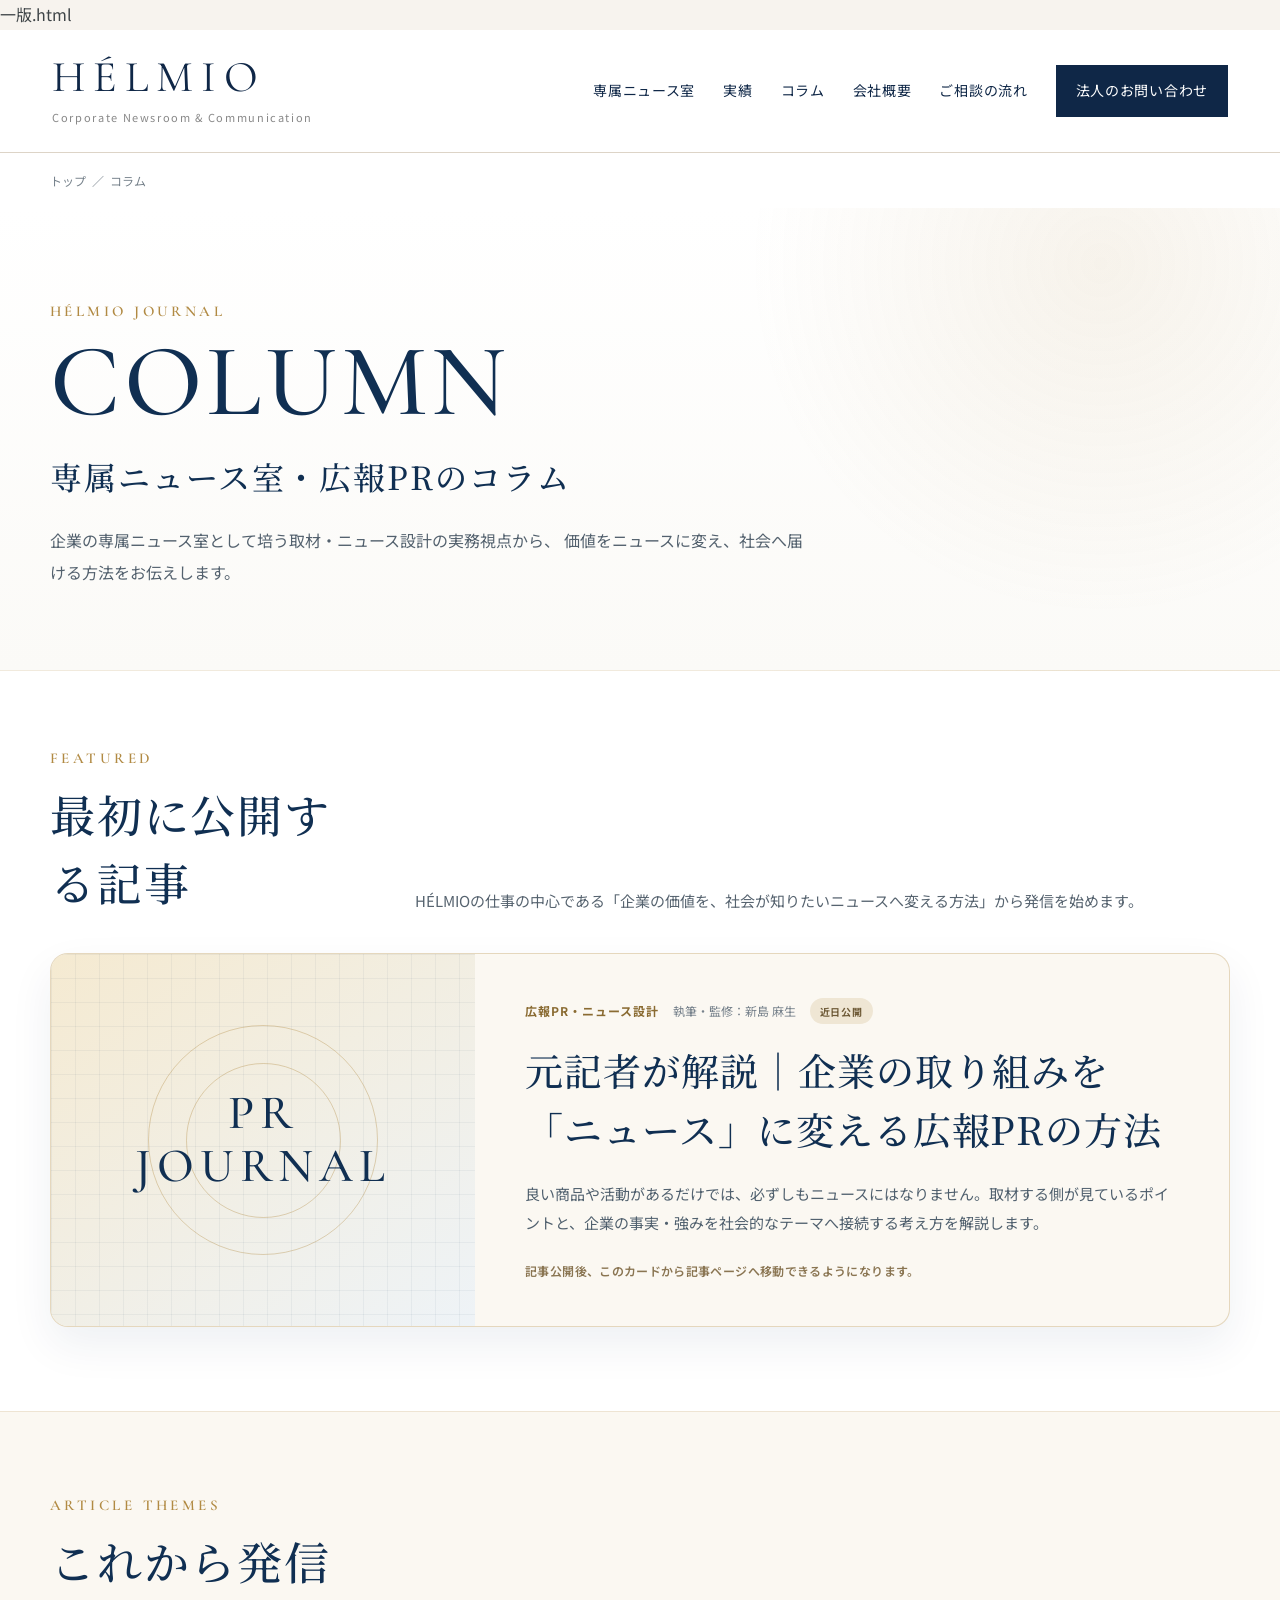
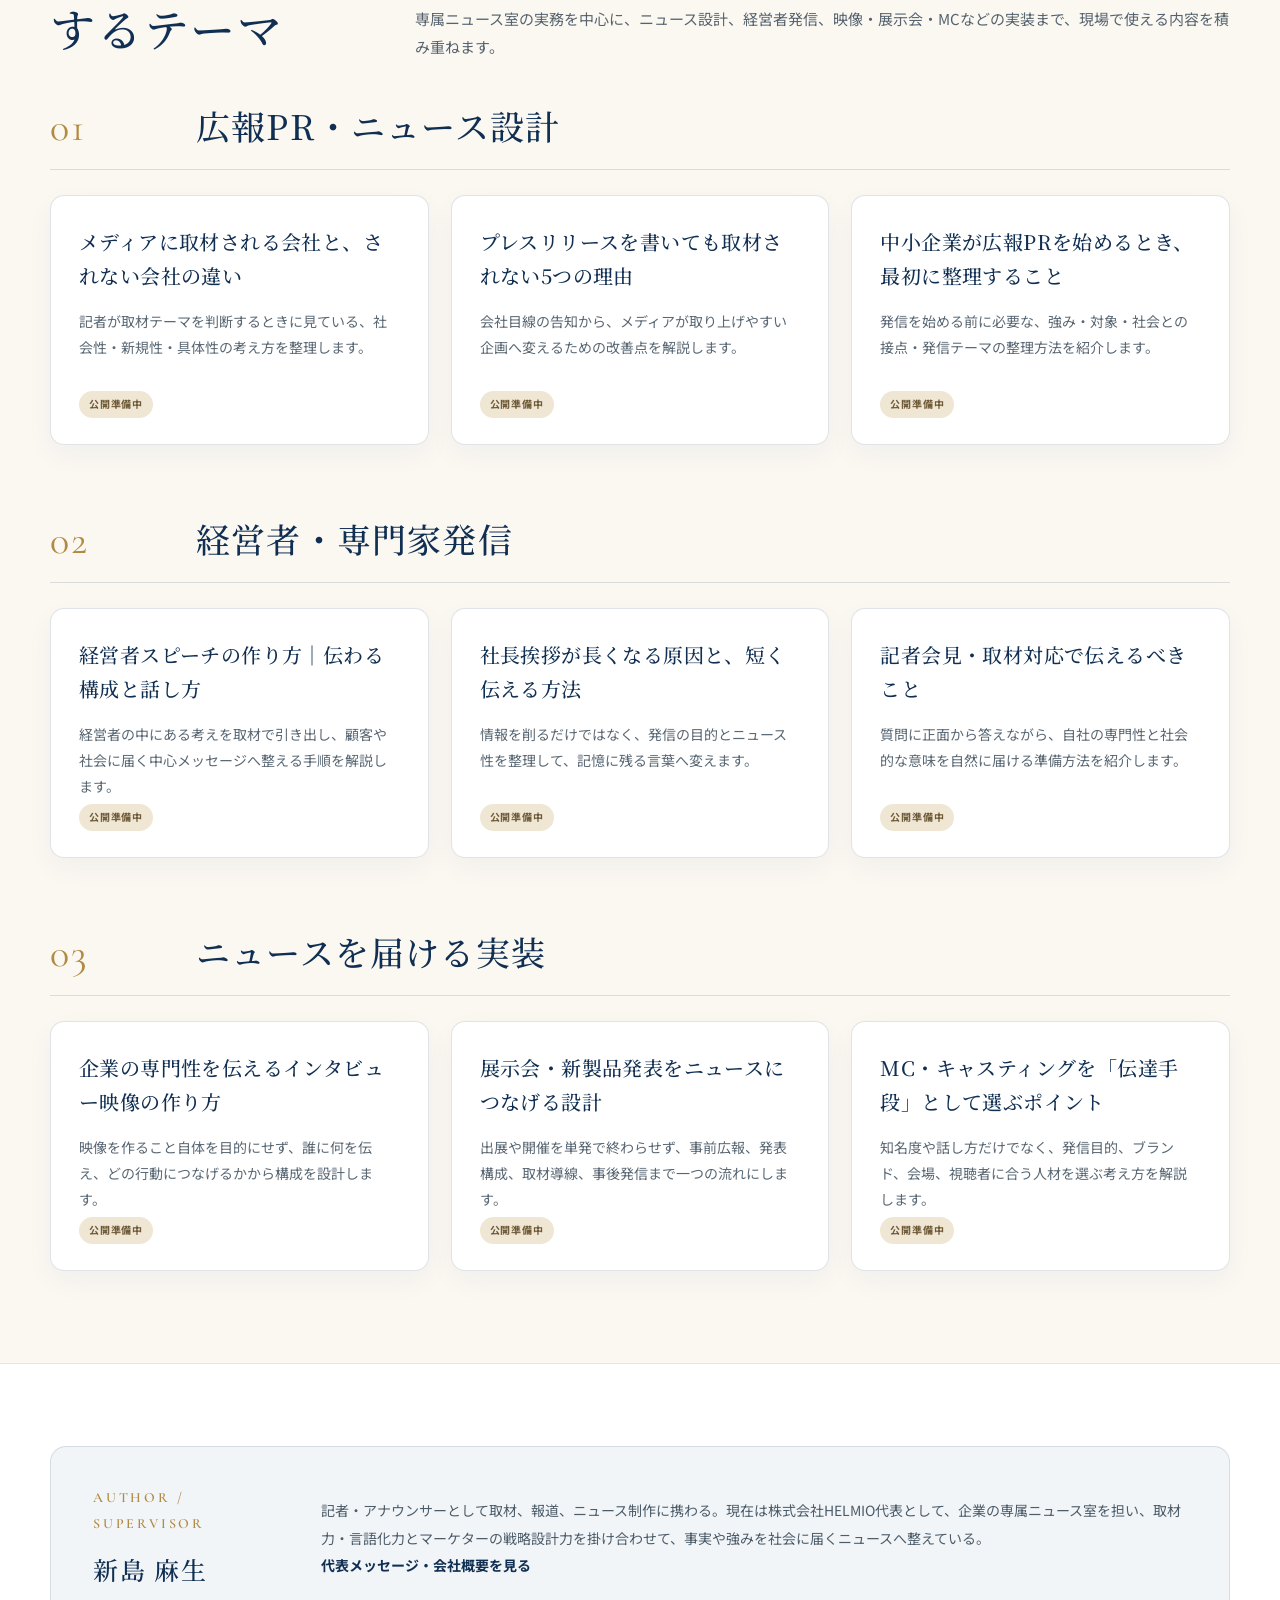
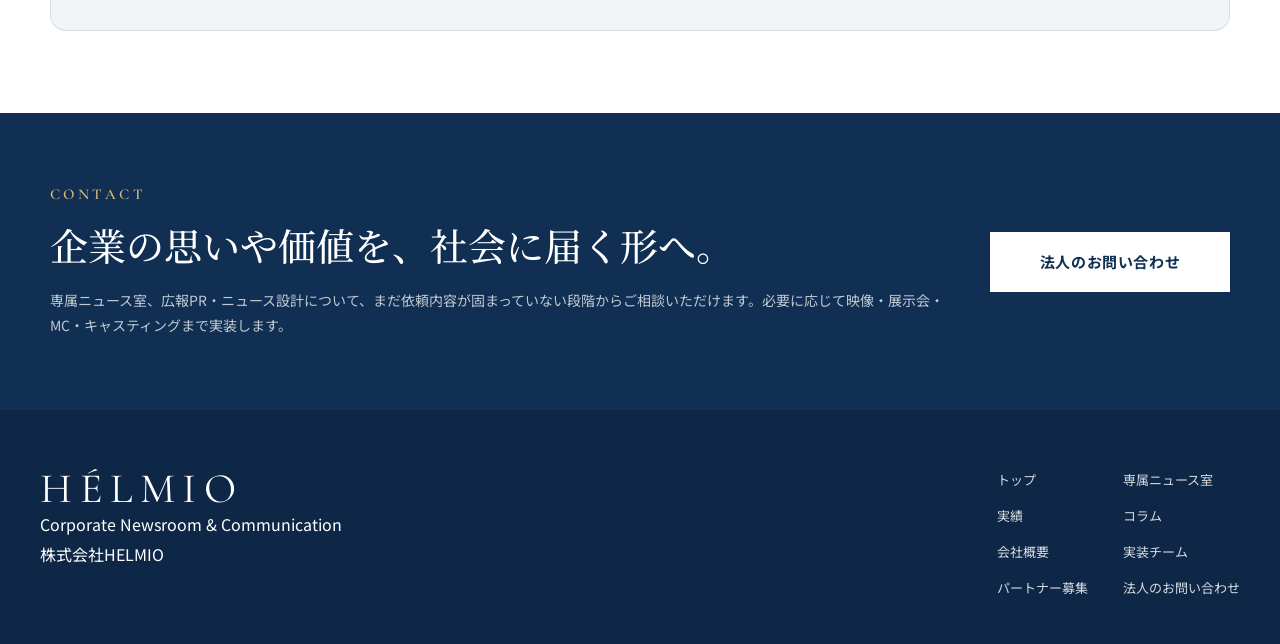
==== commit ba50a532: "Update index.html" ====
--- a/colum/index.html
+++ b/colum/index.html
@@ -1,16 +1,21 @@
+一版.html
+
+
+
+
 <!DOCTYPE html>
 <html lang="ja">
 <head>
   <meta charset="UTF-8">
   <meta name="viewport" content="width=device-width, initial-scale=1.0">
-  <title>広報PR・展示会・伝え方のコラム｜HÉLMIO</title>
-  <meta name="description" content="元記者・アナウンサーの視点から、広報PR、メディア取材、展示会・イベント、経営者スピーチなど、企業の思いや価値を社会に届ける方法を解説します。">
+  <title>広報PR・ニュース設計のコラム｜HÉLMIO</title>
+  <meta name="description" content="企業の専属ニュース室の実務視点から、広報PR・ニュース設計、経営者発信、映像・展示会・MCなど、ニュースを社会へ届ける方法を解説します。">
   <meta name="robots" content="index, follow, max-image-preview:large">
   <link rel="canonical" href="https://hel-mio.com/column/">
 
   <meta property="og:type" content="website">
-  <meta property="og:title" content="広報PR・展示会・伝え方のコラム｜HÉLMIO">
-  <meta property="og:description" content="元記者・アナウンサーの視点から、企業の思いや価値を社会に届ける方法を解説します。">
+  <meta property="og:title" content="広報PR・ニュース設計のコラム｜HÉLMIO">
+  <meta property="og:description" content="企業の専属ニュース室の実務視点から、広報PR・ニュース設計と、ニュースを届ける実装方法を解説します。">
   <meta property="og:url" content="https://hel-mio.com/column/">
   <meta property="og:site_name" content="HÉLMIO">
   <meta property="og:locale" content="ja_JP">
@@ -25,8 +30,8 @@
         "@type": "CollectionPage",
         "@id": "https://hel-mio.com/column/#collectionpage",
         "url": "https://hel-mio.com/column/",
-        "name": "広報PR・展示会・伝え方のコラム｜HÉLMIO",
-        "description": "元記者・アナウンサーの視点から、広報PR、メディア取材、展示会・イベント、経営者スピーチなどを解説するコラム一覧。",
+        "name": "広報PR・ニュース設計のコラム｜HÉLMIO",
+        "description": "企業の専属ニュース室の実務視点から、広報PR・ニュース設計、経営者発信、映像・展示会・MCなどを解説するコラム一覧。",
         "inLanguage": "ja",
         "isPartOf": {
           "@id": "https://hel-mio.com/#website"
@@ -528,7 +533,7 @@
   <header class="site-header">
     <a href="../index.html" class="logo-wrap" aria-label="HÉLMIO トップページ">
       <div class="logo">HÉLMIO</div>
-      <div class="logo-sub">Corporate Communication &amp; Casting</div>
+      <div class="logo-sub">Corporate Newsroom &amp; Communication</div>
     </a>
 
     <button class="menu-button" id="menuButton" type="button" aria-controls="siteNav" aria-expanded="false" aria-label="メニューを開く">
@@ -536,13 +541,11 @@
     </button>
 
     <nav class="site-nav" id="siteNav" aria-label="メインナビゲーション">
-      <a href="../index.html#service">サービス</a>
+      <a href="../index.html#service">専属ニュース室</a>
       <a href="../company.html#achievement-index">実績</a>
-      <a href="../index.html#talent">アナウンサー</a>
+      <a href="./" aria-current="page">コラム</a>
       <a href="../company.html">会社概要</a>
-      <a href="./" aria-current="page">コラム</a>
       <a href="../contact.html#request">ご相談の流れ</a>
-      <a href="../audition.html" class="nav-audition">オーディション</a>
       <a href="../contact.html" class="nav-contact">法人のお問い合わせ</a>
     </nav>
   </header>
@@ -556,10 +559,10 @@
       <div class="column-hero__inner">
         <p class="column-eyebrow">HÉLMIO JOURNAL</p>
         <h1 id="column-page-title">COLUMN</h1>
-        <p class="column-hero__ja">広報PR・展示会・伝え方のコラム</p>
+        <p class="column-hero__ja">専属ニュース室・広報PRのコラム</p>
         <p class="column-hero__lead">
-          元記者・アナウンサーの取材視点と、マーケターの戦略視点から、
-          企業の思いや価値を、社会に届く言葉と形へ変える方法をお伝えします。
+          企業の専属ニュース室として培う取材・ニュース設計の実務視点から、
+          価値をニュースに変え、社会へ届ける方法をお伝えします。
         </p>
       </div>
     </section>
@@ -582,7 +585,7 @@
           </div>
           <div class="featured-article__body">
             <div class="article-meta">
-              <span class="article-category">広報PR・メディア</span>
+              <span class="article-category">広報PR・ニュース設計</span>
               <span>執筆・監修：新島 麻生</span>
               <span class="article-status">近日公開</span>
             </div>
@@ -604,14 +607,14 @@
             <h2 id="archive-title">これから発信するテーマ</h2>
           </div>
           <p class="column-section-heading__lead">
-            一般論を並べるのではなく、取材・報道、イベント、スピーチ支援の現場で培った経験をもとに、実務で使える内容を積み重ねます。
+            専属ニュース室の実務を中心に、ニュース設計、経営者発信、映像・展示会・MCなどの実装まで、現場で使える内容を積み重ねます。
           </p>
         </div>
 
         <section class="column-topic" aria-labelledby="topic-pr">
           <header class="column-topic__header">
             <span class="column-topic__number">01</span>
-            <h2 id="topic-pr">広報PR・メディア取材</h2>
+            <h2 id="topic-pr">広報PR・ニュース設計</h2>
           </header>
           <div class="column-grid">
             <article class="column-card">
@@ -632,49 +635,49 @@
           </div>
         </section>
 
-        <section class="column-topic" aria-labelledby="topic-event">
+        <section class="column-topic" aria-labelledby="topic-message">
           <header class="column-topic__header">
             <span class="column-topic__number">02</span>
-            <h2 id="topic-event">展示会・イベント</h2>
+            <h2 id="topic-message">経営者・専門家発信</h2>
           </header>
           <div class="column-grid">
             <article class="column-card">
-              <h3>展示会MCの役割とは？依頼するメリットと選び方</h3>
-              <p>呼び込みだけではないMCの役割と、成果につながる司会者を選ぶ際の確認ポイントを解説します。</p>
-              <span class="article-status">公開準備中</span>
-            </article>
-            <article class="column-card">
-              <h3>新製品発表会を成功させる司会・進行台本の作り方</h3>
-              <p>発表内容を理解しやすく見せ、メディアや参加者に印象を残す進行設計を紹介します。</p>
-              <span class="article-status">公開準備中</span>
-            </article>
-            <article class="column-card">
-              <h3>展示会をメディア取材につなげる広報PRの考え方</h3>
-              <p>出展そのものをニュースにするために、事前に用意したい切り口・データ・取材導線を整理します。</p>
+              <h3>経営者スピーチの作り方｜伝わる構成と話し方</h3>
+              <p>経営者の中にある考えを取材で引き出し、顧客や社会に届く中心メッセージへ整える手順を解説します。</p>
+              <span class="article-status">公開準備中</span>
+            </article>
+            <article class="column-card">
+              <h3>社長挨拶が長くなる原因と、短く伝える方法</h3>
+              <p>情報を削るだけではなく、発信の目的とニュース性を整理して、記憶に残る言葉へ変えます。</p>
+              <span class="article-status">公開準備中</span>
+            </article>
+            <article class="column-card">
+              <h3>記者会見・取材対応で伝えるべきこと</h3>
+              <p>質問に正面から答えながら、自社の専門性と社会的な意味を自然に届ける準備方法を紹介します。</p>
               <span class="article-status">公開準備中</span>
             </article>
           </div>
         </section>
 
-        <section class="column-topic" aria-labelledby="topic-message">
+        <section class="column-topic" aria-labelledby="topic-implementation">
           <header class="column-topic__header">
             <span class="column-topic__number">03</span>
-            <h2 id="topic-message">経営者の言葉・スピーチ</h2>
+            <h2 id="topic-implementation">ニュースを届ける実装</h2>
           </header>
           <div class="column-grid">
             <article class="column-card">
-              <h3>経営者スピーチの作り方｜伝わる構成と話し方</h3>
-              <p>伝えたいことを詰め込みすぎず、聞き手の記憶に残るメッセージへ整える手順を解説します。</p>
-              <span class="article-status">公開準備中</span>
-            </article>
-            <article class="column-card">
-              <h3>社長挨拶が長くなる原因と、短く伝える方法</h3>
-              <p>情報を削るのではなく、話の目的と中心メッセージを決めることで、伝わる言葉へ変えます。</p>
-              <span class="article-status">公開準備中</span>
-            </article>
-            <article class="column-card">
-              <h3>記者会見・発表会で避けたい表現と、伝わる答え方</h3>
-              <p>質問に正面から答えながら、自社の大切なメッセージを自然に届けるための準備方法を紹介します。</p>
+              <h3>企業の専門性を伝えるインタビュー映像の作り方</h3>
+              <p>映像を作ること自体を目的にせず、誰に何を伝え、どの行動につなげるかから構成を設計します。</p>
+              <span class="article-status">公開準備中</span>
+            </article>
+            <article class="column-card">
+              <h3>展示会・新製品発表をニュースにつなげる設計</h3>
+              <p>出展や開催を単発で終わらせず、事前広報、発表構成、取材導線、事後発信まで一つの流れにします。</p>
+              <span class="article-status">公開準備中</span>
+            </article>
+            <article class="column-card">
+              <h3>MC・キャスティングを「伝達手段」として選ぶポイント</h3>
+              <p>知名度や話し方だけでなく、発信目的、ブランド、会場、視聴者に合う人材を選ぶ考え方を解説します。</p>
               <span class="article-status">公開準備中</span>
             </article>
           </div>
@@ -690,7 +693,7 @@
             <h2 id="author-title">新島 麻生</h2>
           </div>
           <p>
-            記者・アナウンサーとして取材、報道、ニュース制作に携わる。現在は株式会社HELMIO代表として、アナウンサーの取材力・言語化力と、マーケターの戦略設計力を掛け合わせ、企業の事実や強みを社会に届く言葉と形へ整えている。<br>
+            記者・アナウンサーとして取材、報道、ニュース制作に携わる。現在は株式会社HELMIO代表として、企業の専属ニュース室を担い、取材力・言語化力とマーケターの戦略設計力を掛け合わせて、事実や強みを社会に届くニュースへ整えている。<br>
             <a href="../company.html">代表メッセージ・会社概要を見る</a>
           </p>
         </div>
@@ -702,7 +705,7 @@
         <div>
           <p class="column-eyebrow">CONTACT</p>
           <h2 id="column-contact-title">企業の思いや価値を、社会に届く形へ。</h2>
-          <p>広報PR、展示会・イベント、経営者の発信について、まだ依頼内容が固まっていない段階からご相談いただけます。</p>
+          <p>専属ニュース室、広報PR・ニュース設計について、まだ依頼内容が固まっていない段階からご相談いただけます。必要に応じて映像・展示会・MC・キャスティングまで実装します。</p>
         </div>
         <a class="column-contact__button" href="../contact.html">法人のお問い合わせ</a>
       </div>
@@ -713,17 +716,17 @@
     <div class="footer-inner">
       <div>
         <a class="footer-logo" href="../index.html">HÉLMIO</a>
-        <p>Corporate Communication &amp; Casting</p>
+        <p>Corporate Newsroom &amp; Communication</p>
         <p class="footer-company-name">株式会社HELMIO</p>
       </div>
       <nav class="footer-nav" aria-label="フッターナビゲーション">
         <a href="../index.html">トップ</a>
-        <a href="../index.html#service">サービス</a>
+        <a href="../index.html#service">専属ニュース室</a>
         <a href="../company.html#achievement-index">実績</a>
-        <a href="../index.html#talent">アナウンサー</a>
+        <a href="./">コラム</a>
         <a href="../company.html">会社概要</a>
-        <a href="./">コラム</a>
-        <a href="../audition.html">オーディション</a>
+        <a href="../index.html#talent">実装チーム</a>
+        <a href="../audition.html">パートナー募集</a>
         <a href="../contact.html">法人のお問い合わせ</a>
       </nav>
     </div>
